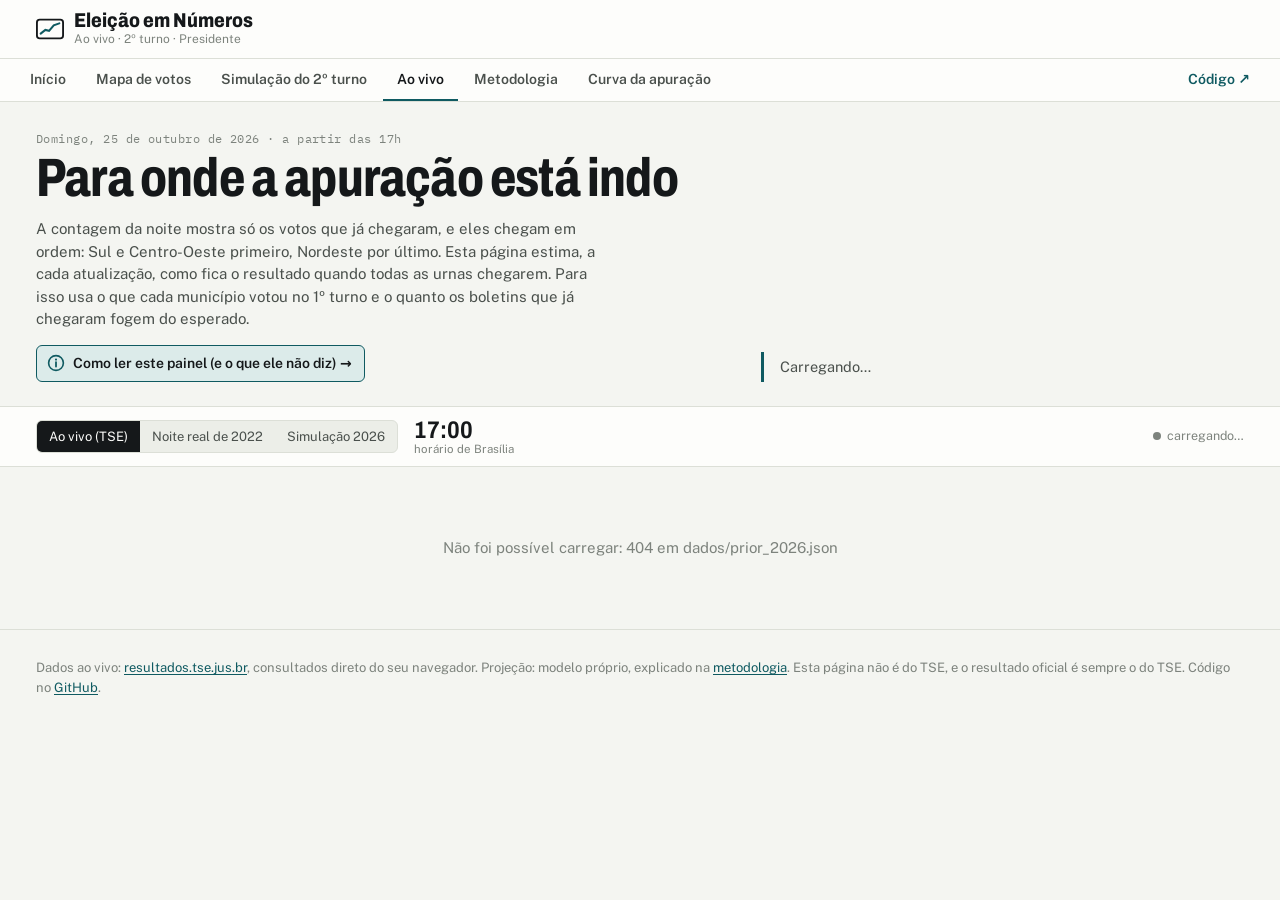
==== site/ao-vivo/index.html @ 9e693103 "Licença proíbe uso político-eleitoral; simulação roda pela linha de comando - pipeline/simular.py: M" ====
<!doctype html>
<html lang="pt-BR">
<head>
<meta charset="utf-8">
<meta name="viewport" content="width=device-width, initial-scale=1, viewport-fit=cover">
<title>Apuração ao Vivo</title>
<meta name="description" content="Acompanhamento da apuração do 2º turno para Presidente, com a projeção do resultado final atualizada a cada boletim.">
<link rel="preconnect" href="https://fonts.googleapis.com">
<link rel="preconnect" href="https://fonts.gstatic.com" crossorigin>
<link rel="stylesheet" href="https://fonts.googleapis.com/css2?family=Archivo:wdth,wght@62..125,500..800&family=IBM+Plex+Mono:wght@400;500&family=Public+Sans:wght@400;500;600;700&display=swap">
<link rel="stylesheet" href="../comum.css">
<style>
/* Layout: barra de fonte/tempo fixa → placar (apurado, contagem, projeção, chance) → projeção ao longo da noite →
   curva esperada × real → distribuição → estados → como funciona. Mesmo sistema visual das outras páginas. */
:root {
  --bg: #f4f5f1; --surface: #fdfdfb; --surface-2: #eceee8; --ink: #15181a; --ink-2: #4a504c; --muted: #7d837d;
  --line: #dcdfd7; --line-strong: #c3c7be; --accent: #0f5a61; --accent-soft: #dcebea;
  --c22: #2a78d6; --c13: #e34948; --band: rgba(42, 120, 214, 0.16); --band-2: rgba(42, 120, 214, 0.30); --esperada: #7d837d; --t1: #b9bdb4;
  --shadow: 0 1px 2px rgba(20, 30, 25, 0.06), 0 8px 24px rgba(20, 30, 25, 0.08);
  --f-display: "Archivo", "Arial Narrow", system-ui, sans-serif;
  --f-body: "Public Sans", system-ui, -apple-system, "Segoe UI", sans-serif;
  --f-mono: "IBM Plex Mono", ui-monospace, Menlo, monospace;
  --r: 6px; --gap: 16px;
  /* projeção inicial: o cinza de referência puxado para a cor de cada candidato, bem mais apagado que a atualizada */
  --ini13: color-mix(in srgb, var(--c13) 42%, var(--esperada)); --ini22: color-mix(in srgb, var(--c22) 42%, var(--esperada));
}
@media (prefers-color-scheme: dark) {
  :root:not([data-theme="light"]) {
    --bg: #0f1211; --surface: #171b1a; --surface-2: #202524; --ink: #edf0eb; --ink-2: #c0c6be; --muted: #8b918a;
    --line: #2a302e; --line-strong: #3a413e; --accent: #6cc1c8; --accent-soft: #1c3335;
    --c22: #3987e5; --c13: #e66767; --band: rgba(57, 135, 229, 0.20); --band-2: rgba(57, 135, 229, 0.36); --esperada: #8b918a; --t1: #4a514e;
    --shadow: 0 1px 2px rgba(0,0,0,.3), 0 8px 24px rgba(0,0,0,.35); color-scheme: dark;
  }
}
:root[data-theme="dark"] {
  --bg: #0f1211; --surface: #171b1a; --surface-2: #202524; --ink: #edf0eb; --ink-2: #c0c6be; --muted: #8b918a;
  --line: #2a302e; --line-strong: #3a413e; --accent: #6cc1c8; --accent-soft: #1c3335;
  --c22: #3987e5; --c13: #e66767; --band: rgba(57, 135, 229, 0.20); --band-2: rgba(57, 135, 229, 0.36); --esperada: #8b918a; --t1: #4a514e;
  --shadow: 0 1px 2px rgba(0,0,0,.3), 0 8px 24px rgba(0,0,0,.35); color-scheme: dark;
}
* { box-sizing: border-box; }
[hidden] { display: none !important; }
body { margin: 0; background: var(--bg); color: var(--ink); font-family: var(--f-body); font-size: 15px; line-height: 1.5; }
a { color: var(--accent); text-underline-offset: 2px; }
button, input, select { font: inherit; color: inherit; }
:focus-visible { outline: 2px solid var(--accent); outline-offset: 2px; }
.wrap { max-width: 1240px; margin: 0 auto; padding-left: max(16px, env(safe-area-inset-left, 0px)); padding-right: max(16px, env(safe-area-inset-right, 0px)); }
.num { font-variant-numeric: tabular-nums; }
.topbar { background: var(--surface); border-bottom: 1px solid var(--line); }
.topbar .wrap { display: flex; flex-wrap: wrap; gap: 8px 20px; align-items: center; justify-content: space-between; padding-block: 10px; }
.brand { display: flex; align-items: center; gap: 10px; }
.brand svg { width: 28px; height: 28px; flex: none; }
.brand-name { font-family: var(--f-display); font-weight: 800; font-stretch: 85%; font-size: 20px; line-height: 1; }
.brand-name a { color: inherit; text-decoration: none; }
.brand-sub { font-size: 12px; color: var(--muted); }
.lede { padding-block: 28px 4px; display: grid; grid-template-columns: minmax(0, 1.4fr) minmax(0, 1fr); gap: 16px 48px; align-items: end; }
.eyebrow { font-family: var(--f-mono); font-size: 11.5px; color: var(--muted); letter-spacing: .04em; }
h1 { font-family: var(--f-display); font-weight: 750; font-stretch: 78%; font-size: clamp(32px, 5vw, 54px); line-height: 1.02; letter-spacing: -0.015em; margin: 4px 0 0; text-wrap: balance; }
.lede p { margin: 12px 0 0; color: var(--ink-2); max-width: 64ch; }
.answer { border-left: 3px solid var(--accent); padding: 4px 0 4px 16px; color: var(--ink-2); font-size: 14.5px; margin: 0; }
.answer b { color: var(--ink); }
.como-ler { display: inline-flex; align-items: center; gap: 8px; margin-top: 14px; padding: 7px 12px 7px 10px; border: 1px solid var(--accent); border-radius: var(--r); background: var(--accent-soft); color: var(--ink); font-size: 14px; font-weight: 600; text-decoration: none; }
.como-ler:hover { background: var(--surface); }
.como-ler svg { width: 18px; height: 18px; flex: none; color: var(--accent); }
/* barra fixa: fonte de dados e controle do tempo */
.barra { position: sticky; top: 0; z-index: 20; background: var(--surface); border-block: 1px solid var(--line); margin-top: 20px; }
.barra .wrap { display: flex; flex-wrap: wrap; gap: 10px 16px; align-items: center; padding-block: 10px; }
.seg { display: inline-flex; border: 1px solid var(--line); border-radius: var(--r); overflow: hidden; background: var(--surface-2); flex: none; }
.seg button { border: 0; background: transparent; padding: 6px 12px; cursor: pointer; font-size: 13px; color: var(--ink-2); }
.seg button[aria-pressed="true"] { background: var(--ink); color: var(--surface); }
.play { width: 36px; height: 36px; border-radius: 50%; border: 0; background: var(--ink); color: var(--surface); cursor: pointer; display: grid; place-items: center; flex: none; }
.play svg { width: 14px; height: 14px; }
.relogio { display: flex; flex-direction: column; line-height: 1.1; min-width: 70px; }
.relogio b { font-family: var(--f-display); font-stretch: 85%; font-weight: 700; font-size: 24px; }
.relogio span { font-size: 11.5px; color: var(--muted); }
.barra input[type=range] { flex: 1 1 180px; min-width: 140px; accent-color: var(--ink); }
.status { font-size: 12.5px; color: var(--muted); display: flex; align-items: center; gap: 6px; margin-left: auto; }
.status i { width: 8px; height: 8px; border-radius: 50%; background: var(--muted); display: inline-block; }
.status i.ok { background: #1baf7a; } .status i.erro { background: #c2410c; }
select.vel { border: 1px solid var(--line); border-radius: var(--r); background: var(--surface-2); padding: 5px 8px; font-size: 13px; }
/* placar */
.placar { display: grid; grid-template-columns: minmax(0, .8fr) minmax(0, 1fr) minmax(0, 1.35fr) minmax(0, 1fr); gap: 1px; background: var(--line); border: 1px solid var(--line); border-radius: var(--r); overflow: hidden; margin-top: 22px; }
.placar > div { background: var(--surface); padding: 14px 16px; min-width: 0; }
.placar .rot { font-size: 12.5px; color: var(--ink-2); }
.placar .big { font-family: var(--f-display); font-stretch: 85%; font-weight: 700; font-size: 34px; line-height: 1.05; margin-top: 2px; }
.placar .sub { font-size: 12.5px; color: var(--muted); margin-top: 2px; }
.par { display: grid; grid-template-columns: 1fr 1fr; gap: 10px; margin-top: 4px; }
.par > div { display: flex; flex-direction: column; min-width: 0; }
.par .quem { font-size: 12px; color: var(--ink-2); white-space: nowrap; overflow: hidden; text-overflow: ellipsis; }
.par b { font-family: var(--f-display); font-stretch: 85%; font-weight: 700; font-size: 28px; line-height: 1.05; }
.par .iv { font-size: 12px; color: var(--muted); }
.par .ini { font-size: 12px; color: var(--ink-2); margin-top: 3px; }
.par .ini b { font-family: var(--f-body); font-size: 12px; font-weight: 700; color: var(--ink); }
.par .ini > span { white-space: nowrap; }
/* rótulos do gráfico da projeção, embaixo dele no celular */
.rot-baixo { display: grid; grid-template-columns: 1fr 1fr; gap: 6px 12px; margin-top: 10px; padding-top: 10px; border-top: 1px solid var(--line); }
.rot-baixo > div { display: flex; flex-direction: column; min-width: 0; line-height: 1.35; }
.rot-baixo b { font-size: 13px; }
.rot-baixo span { font-size: 12px; color: var(--muted); }
/* tabela de estados recolhida */
details.recolhe > summary { list-style: none; cursor: pointer; display: flex; align-items: center; gap: 10px; padding: 12px 16px; background: var(--surface); border: 1px solid var(--line); border-radius: var(--r); font-size: 14.5px; font-weight: 600; color: var(--ink); }
details.recolhe > summary::-webkit-details-marker { display: none; }
details.recolhe > summary:hover { border-color: var(--line-strong); }
details.recolhe > summary svg { width: 16px; height: 16px; flex: none; color: var(--ink-2); transition: transform .15s; }
details.recolhe[open] > summary svg { transform: rotate(90deg); }
details.recolhe > summary span { font-weight: 400; color: var(--muted); font-size: 13px; }
details.recolhe[open] > summary { border-bottom-left-radius: 0; border-bottom-right-radius: 0; }
details.recolhe > .panel { border-top: 0; border-top-left-radius: 0; border-top-right-radius: 0; }
@media (prefers-reduced-motion: reduce) { details.recolhe > summary svg { transition: none; } }
.duo { display: flex; gap: 2px; height: 8px; border-radius: 2px; overflow: hidden; background: var(--surface-2); margin-top: 8px; }
.duo i { display: block; height: 100%; }
section.block { padding-block: 26px; border-top: 1px solid var(--line); }
.block-head { display: flex; flex-wrap: wrap; justify-content: space-between; align-items: flex-end; gap: 8px 24px; margin-bottom: 12px; }
.block-head h2 { font-family: var(--f-display); font-weight: 700; font-stretch: 85%; font-size: 26px; line-height: 1.1; margin: 2px 0 0; text-wrap: balance; }
.block-head p { margin: 6px 0 0; color: var(--ink-2); max-width: 74ch; font-size: 14px; }
.panel { background: var(--surface); border: 1px solid var(--line); border-radius: var(--r); padding: 16px; min-width: 0; }
.dois { display: grid; grid-template-columns: minmax(0, 1.5fr) minmax(0, 1fr); gap: var(--gap); }
.chart svg { display: block; width: 100%; height: auto; overflow: visible; }
.chart text { fill: var(--muted); font-size: 11px; font-family: var(--f-body); }
.chart .lbl { font-size: 12px; font-weight: 650; fill: var(--ink); }
.gridline { stroke: var(--line); stroke-width: 1; }
.baseline { stroke: var(--line-strong); stroke-width: 1; }
.legend { display: flex; flex-wrap: wrap; gap: 6px 18px; font-size: 13px; color: var(--ink-2); margin-bottom: 8px; align-items: center; }
.sw { width: 10px; height: 10px; border-radius: 2px; display: inline-block; margin-right: 5px; vertical-align: 0; }
.tscroll { overflow-x: auto; }
table { border-collapse: collapse; width: 100%; font-size: 13.5px; }
th, td { text-align: left; padding: 6px 10px; border-bottom: 1px solid var(--line); vertical-align: middle; }
th { font-size: 11px; text-transform: uppercase; letter-spacing: .06em; color: var(--muted); font-weight: 600; white-space: nowrap; }
td.r, th.r { text-align: right; }
td.barra-uf { width: 30%; min-width: 120px; }
.mini { position: relative; height: 10px; background: var(--surface-2); border-radius: 2px; }
.mini i { position: absolute; top: 0; bottom: 0; left: 0; background: var(--line-strong); border-radius: 2px; }
.metodo { display: grid; grid-template-columns: repeat(3, minmax(0, 1fr)); gap: var(--gap); font-size: 14px; color: var(--ink-2); }
.metodo h3 { font-size: 15px; color: var(--ink); margin: 0 0 6px; }
.metodo p { margin: 0 0 10px; }
.aviso { background: var(--accent-soft); border-radius: var(--r); padding: 10px 14px; font-size: 13.5px; color: var(--ink-2); margin-top: 14px; }
.tip { position: fixed; z-index: 60; pointer-events: none; background: var(--surface); border: 1px solid var(--line-strong); border-radius: var(--r); padding: 8px 10px; font-size: 12.5px; box-shadow: var(--shadow); max-width: 300px; }
.tip .r { display: flex; justify-content: space-between; gap: 14px; }
.loading { padding: 70px 0; text-align: center; color: var(--muted); }
footer { padding-block: 28px 48px; color: var(--muted); font-size: 13px; border-top: 1px solid var(--line); }
@media (max-width: 960px) {
  .lede, .dois, .metodo { grid-template-columns: minmax(0, 1fr); }
  .placar { grid-template-columns: repeat(2, minmax(0, 1fr)); }
}
@media (max-width: 560px) {
  .placar { grid-template-columns: minmax(0, 1fr); } .placar .big { font-size: 28px; } .status { margin-left: 0; }
  .placar > div { padding: 12px 14px; }
  /* barra compacta: fontes numa linha que ocupa a largura; play, relógio, tempo e velocidade na linha de baixo */
  .barra .wrap { gap: 8px 10px; padding-block: 8px; }
  .barra .seg { width: 100%; }
  .barra .seg button { flex: 1 1 0; padding: 7px 4px; font-size: 12.5px; white-space: nowrap; }
  .relogio { min-width: 56px; } .relogio b { font-size: 20px; } .relogio span { font-size: 10.5px; }
  .barra input[type=range] { min-width: 0; flex: 1 1 60px; }
  .barra.replay .status { display: none; }  /* na reprodução, a fonte já está no botão marcado */
  .block-head h2 { font-size: 23px; }
  .tip { max-width: calc(100vw - 16px); }
}
/* tabela de estados: rolagem própria nas duas direções, cabeçalho e coluna do estado presos */
.tscroll { overflow: auto; padding: 0 0 6px; }
@media (max-width: 960px) { .tscroll { max-height: min(72vh, 620px); overscroll-behavior: contain; } }
#tb-uf { min-width: 640px; }
#tb-uf thead th { position: sticky; top: 0; z-index: 2; background: var(--surface); padding-top: 10px; }
#tb-uf td:first-child, #tb-uf th:first-child { position: sticky; left: 0; z-index: 1; background: var(--surface); }
#tb-uf thead th:first-child { z-index: 3; }
.ufn { color: var(--muted); }
details.recolhe > summary { flex-wrap: wrap; }
@media (max-width: 560px) {
  #tb-uf td:first-child { min-width: 112px; max-width: 128px; box-shadow: 1px 0 0 var(--line); }
  #tb-uf .ufn { display: block; font-size: 12px; line-height: 1.3; }
  details.recolhe > summary span { flex-basis: 100%; padding-left: 26px; margin-top: -6px; }
}
</style>
</head>
<body>
<header class="topbar"><div class="wrap">
  <div class="brand">
    <svg viewBox="0 0 30 30" aria-hidden="true"><rect x="1" y="5" width="28" height="20" rx="3" fill="none" stroke="currentColor" stroke-width="2"/><polyline points="5,20 10,16 14,17 19,11 25,9" fill="none" stroke="var(--accent)" stroke-width="2.2" stroke-linecap="round"/></svg>
    <div><div class="brand-name"><a href="../">Eleição em Números</a></div><div class="brand-sub">Ao vivo · 2º turno · Presidente</div></div>
  </div>
</div>
<nav class="abas" aria-label="Páginas"><a href="../">Início</a><a href="../votos/">Mapa de votos</a><a href="../segundo-turno/">Simulação do 2º turno</a><a href="../ao-vivo/" aria-current="page">Ao vivo</a><a href="../metodologia/">Metodologia</a><a href="../apuracao/">Curva da apuração</a><a class="aba-externa" href="https://github.com/LuisFHartmann/eleicao-em-numeros" rel="noopener">Código ↗</a></nav></header>

<main>
  <section class="wrap lede">
    <div>
      <div class="eyebrow" id="eyebrow">Domingo, 25 de outubro de 2026 · a partir das 17h</div>
      <h1>Para onde a apuração está indo</h1>
      <p>A contagem da noite mostra só os votos que já chegaram, e eles chegam em ordem: Sul e Centro-Oeste primeiro, Nordeste por último. Esta página estima, a cada atualização, como fica o resultado quando todas as urnas chegarem. Para isso usa o que cada município votou no 1º turno e o quanto os boletins que já chegaram fogem do esperado.</p>
      <a class="como-ler" href="como-ler/"><svg viewBox="0 0 20 20" aria-hidden="true"><circle cx="10" cy="10" r="8.2" fill="none" stroke="currentColor" stroke-width="1.8"/><path d="M10 9v5" stroke="currentColor" stroke-width="2" stroke-linecap="round"/><circle cx="10" cy="6.2" r="1.2" fill="currentColor"/></svg>Como ler este painel (e o que ele não diz) →</a>
    </div>
    <p class="answer" id="resposta">Carregando…</p>
  </section>

  <div class="barra" id="barra" hidden>
    <div class="wrap">
      <div class="seg" role="group" aria-label="Fonte dos dados" id="fonte">
        <button type="button" data-fonte="vivo" aria-pressed="false">Ao vivo (TSE)</button>
        <button type="button" data-fonte="replay_2022" aria-pressed="false">Noite real de 2022</button>
        <button type="button" data-fonte="sim_2026" aria-pressed="false">Simulação 2026</button>
      </div>
      <button type="button" class="play" id="play" aria-label="Reproduzir"></button>
      <div class="relogio"><b id="hora" class="num">17:00</b><span id="hora-sub">horário de Brasília</span></div>
      <input type="range" id="tempo" min="0" max="1" value="0" aria-label="Momento da noite">
      <select class="vel" id="vel" aria-label="Velocidade da reprodução"><option value="1">1 min/s</option><option value="2" selected>2 min/s</option><option value="5">5 min/s</option></select>
      <div class="status" id="status"><i></i><span>—</span></div>
    </div>
  </div>

  <div class="wrap" id="conteudo"><div class="loading">Carregando o modelo…</div></div>
</main>

<footer><div class="wrap">Dados ao vivo: <a href="https://resultados.tse.jus.br/oficial/app/index.html" target="_blank" rel="noopener">resultados.tse.jus.br</a>, consultados direto do seu navegador. Projeção: modelo próprio, explicado na <a href="../metodologia/">metodologia</a>. Esta página não é do TSE, e o resultado oficial é sempre o do TSE. Código no <a href="https://github.com/LuisFHartmann/eleicao-em-numeros" rel="noopener">GitHub</a>.</div></footer>
<div class="tip" id="tip" hidden></div>

<script src="../vendor/d3-7.9.0.min.js"></script>
<script src="modelo.js"></script>
<script>
"use strict";
const UFN = { AC: "Acre", AL: "Alagoas", AP: "Amapá", AM: "Amazonas", BA: "Bahia", CE: "Ceará", DF: "Distrito Federal", ES: "Espírito Santo", GO: "Goiás", MA: "Maranhão", MT: "Mato Grosso", MS: "Mato Grosso do Sul", MG: "Minas Gerais", PA: "Pará", PB: "Paraíba", PR: "Paraná", PE: "Pernambuco", PI: "Piauí", RJ: "Rio de Janeiro", RN: "Rio Grande do Norte", RS: "Rio Grande do Sul", RO: "Rondônia", RR: "Roraima", SC: "Santa Catarina", SP: "São Paulo", SE: "Sergipe", TO: "Tocantins", ZZ: "Exterior" };
const REGIOES = ["Norte", "Nordeste", "Centro-Oeste", "Sudeste", "Sul"];
// ?eleicao=6257 aponta o modo ao vivo para o 1º turno (já apurado), útil para testar a leitura da API
const ELE = /^\d{4}$/.test(new URLSearchParams(location.search).get("eleicao") ?? "") ? new URLSearchParams(location.search).get("eleicao") : "6258";
const TSE = `https://resultados.tse.jus.br/oficial/ele2026/${ELE}`, E6 = `e00${ELE}`;
const INTERVALO_VIVO = 60000; // ms entre consultas ao TSE
const pct = (x, d = 1) => x == null || !isFinite(x) ? "—" : (x * 100).toLocaleString("pt-BR", { minimumFractionDigits: d, maximumFractionDigits: d }) + "%";
const fmt = new Intl.NumberFormat("pt-BR");
const css = v => getComputedStyle(document.documentElement).getPropertyValue(v).trim();
const esc = s => String(s ?? "").replace(/[&<>"]/g, c => ({ "&": "&amp;", "<": "&lt;", ">": "&gt;", '"': "&quot;" }[c]));
const num = s => +String(s ?? "0").replace(/\./g, "").replace(",", ".") || 0;
const ICON_PLAY = '<svg viewBox="0 0 16 16"><path d="M4 2.5v11l9-5.5z" fill="currentColor"/></svg>';
const ICON_PAUSE = '<svg viewBox="0 0 16 16"><rect x="3.5" y="2.5" width="3" height="11" rx="1" fill="currentColor"/><rect x="9.5" y="2.5" width="3" height="11" rx="1" fill="currentColor"/></svg>';
const cache = {};
const getJSON = url => cache[url] ??= fetch(url).then(r => { if (!r.ok) throw new Error(`${r.status} em ${url}`); return r.json(); });

const S = { eixo: "hora", fonte: null, P: null, prior: null, obs: null, hist: [], proj: null, inicial: null, replay: null, k: 0, iEv: 0, tocando: null, timer: null, teste: null };

/* ===================== fontes de dados ===================== */
async function usarFonte(f) {
  pararTudo();
  S.fonte = f;
  document.querySelectorAll("#fonte button").forEach(b => b.setAttribute("aria-pressed", b.dataset.fonte === f));
  const ehReplay = f !== "vivo";
  ["play", "tempo", "vel"].forEach(id => document.getElementById(id).hidden = !ehReplay);
  document.getElementById("barra").classList.toggle("replay", ehReplay);
  status("", "carregando…");
  const arqPrior = f === "replay_2022" ? "prior_2022.json" : "prior_2026.json";
  S.prior = await getJSON(`dados/${arqPrior}`);
  S.P = Modelo.preparar(S.prior);
  S.obs = Modelo.vazio(S.P);
  S.hist = [];
  S.inicial = Modelo.projetar(S.P, S.obs, { sims: 4000, semente: 7 });
  S.teste = await getJSON(`dados/teste_${f === "vivo" ? "replay_2022" : f}.json`).catch(() => null);
  // a reprodução é carregada antes de montar a página: o aviso do modo 2022 cita o resultado real daquela noite
  S.replay = ehReplay ? await getJSON(`dados/${f}.json`) : null;
  montar();
  if (ehReplay) {
    S.k = 0; S.iEv = 0;
    const slider = document.getElementById("tempo");
    slider.max = S.replay.passos; slider.value = 0;
    const kPedido = +new URLSearchParams(location.search).get("k") || 0; // ?k=60 abre a reprodução nesse passo
    atualizarReplay(Math.min(R_passos(), kPedido), true);
    status("ok", S.replay.nome);
  } else {
    try { S.hist = JSON.parse(localStorage.getItem(`aovivo-hist-${ELE}`) || "[]"); } catch { S.hist = []; }
    const n0 = Array.isArray(S.hist) ? S.hist.length : 0;
    S.hist = limparHist(S.hist);
    if (S.hist.length !== n0) try { localStorage.setItem(`aovivo-hist-${ELE}`, JSON.stringify(S.hist)); } catch { /* sem armazenamento */ }
    await cicloVivo();
    S.timer = setInterval(cicloVivo, INTERVALO_VIVO);
  }
}
/* Histórico salvo (localStorage ou coletor): só valem pontos com contagem e da noite da eleição. Versões antigas
   da página gravavam pontos sem contagem, com o horário da consulta, e eles apareciam como linhas antes da apuração. */
const INICIO_VIVO = { "6258": "2026-10-25T17:00:00-03:00", "6257": "2026-10-04T17:00:00-03:00" }[ELE];
const limparHist = h => {
  const t0 = INICIO_VIVO ? Date.parse(INICIO_VIVO) : -Infinity;
  return (Array.isArray(h) ? h : []).filter(p => p && isFinite(p.t) && p.t >= t0 && p.atual != null && isFinite(p.atual) && p.apurado > 0 && isFinite(p.mediana))
    .sort((a, b) => a.t - b.t);
};
function pararTudo() {
  clearInterval(S.timer); S.timer = null;
  if (S.tocando) { clearInterval(S.tocando); S.tocando = null; }
  document.getElementById("play").innerHTML = ICON_PLAY;
}
function status(cls, txt) {
  const el = document.getElementById("status");
  el.querySelector("i").className = cls;
  el.querySelector("span").textContent = txt;
}

/* ---- ao vivo: índices de andamento (-ab) para saber o que mudou, e só então os municípios (-u) ---- */
const vistoUF = {}, vistoMun = {};
async function cicloVivo() {
  if (await usarSnapshot()) return;
  try {
    const br = await getFresh(`${TSE}/dados/br/br-${E6}-ab.json`);
    const mudouUF = br.abr.filter(x => x.tpabr === "uf" && x.s && num(x.s.st) > 0 && vistoUF[x.cdabr] !== `${x.s.st}|${x.dt}|${x.ht}`);
    let baixados = 0;
    for (const u of mudouUF) {
      const uf = u.cdabr.toLowerCase();
      const ab = await getFresh(`${TSE}/dados/${uf}/${uf}-${E6}-ab.json`);
      const muns = ab.abr.filter(x => x.tpabr === "mun" && num(x.s?.st) > 0 && vistoMun[uf + x.cdabr] !== `${x.s.st}|${x.dt}|${x.ht}`);
      await emLotes(muns, 24, async x => {
        const d = await getFresh(`${TSE}/dados/${uf}/${uf}${x.cdabr}-c0001-${E6}-u.json`);
        lerMunicipio(uf, x.cdabr, d);
        vistoMun[uf + x.cdabr] = `${x.s.st}|${x.dt}|${x.ht}`;
        baixados++;
      });
      if (uf === "zz") { const d = await getFresh(`${TSE}/dados/zz/zz-c0001-${E6}-u.json`); lerMunicipio("zz", "ZZ", d); }
      vistoUF[u.cdabr] = `${u.s.st}|${u.dt}|${u.ht}`;
    }
    const tot = br.abr.find(x => x.tpabr === "br" || x.cdabr === "br");
    const apuradoTSE = tot ? num(tot.s?.pst) / 100 : null;
    // também na 1ª consulta (S.proj vazio), para a página nunca ficar sem desenho quando há histórico salvo
    if (baixados || !S.hist.length || !S.proj) registrar(new Date(), apuradoTSE);
    status("ok", `TSE · ${tot?.ht || "sem dados ainda"} · ${baixados} municípios novos`);
    if (!S.hist.length || apuradoTSE === 0) document.getElementById("resposta").innerHTML = textoAntes();
  } catch (e) {
    status("erro", `falha ao consultar o TSE (${e.message}); nova tentativa em 1 min`);
  }
}
/* Snapshot publicado pelo coletor (pipeline/coletor.py): um arquivo só com todos os municípios e o histórico.
   Com muitos visitantes, evita que cada navegador baixe milhares de arquivos do TSE. */
async function usarSnapshot() {
  try {
    // no ar: a Pages Function serve o snapshot do R2 em /vivo/; localmente, o arquivo gravado pelo coletor
    let d = null;
    for (const u of [`/vivo/${ELE}.json`, `dados/vivo_${ELE}.json`]) { try { d = await getFresh(u); break; } catch { /* tenta o próximo */ } }
    if (!d) return false;
    if (Date.now() - Date.parse(d.atualizado) > 10 * 60000) return false;
    ["st", "est", "a", "b"].forEach(k => S.obs[k] = Float64Array.from(d.obs[k]));
    S.hist = limparHist(d.hist).filter(h => h.t < Date.parse(d.atualizado) - 1000);
    registrar(new Date(d.atualizado), d.apurado);
    status("ok", `coletor · TSE ${d.horaTSE ?? ""}`);
    return true;
  } catch { return false; }
}
const getFresh = url => fetch(url, { cache: "no-cache" }).then(r => { if (!r.ok) throw new Error(r.status); return r.json(); });
async function emLotes(lista, n, f) { for (let i = 0; i < lista.length; i += n) await Promise.all(lista.slice(i, i + n).map(f)); }
function lerMunicipio(uf, cod, d) {
  const m = S.P.chave.get(uf + cod);
  if (m == null) return;
  const cands = d.carg?.[0]?.agr?.flatMap(a => a.par.flatMap(p => p.cand)) ?? [];
  const v = n => num(cands.find(c => c.n === n)?.vap);
  S.obs.a[m] = v(S.prior.rotulos.a); S.obs.b[m] = v(S.prior.rotulos.b);
  S.obs.st[m] = num(d.s?.st);
  // eleitores das seções já apuradas; se o arquivo não trouxer, proporcional às seções
  S.obs.est[m] = num(d.e?.est) || S.P.te[m] * S.obs.st[m] / Math.max(1, num(d.s?.ts) || S.P.ts[m]);
}

/* ---- replay: eventos gravados, no ritmo escolhido ---- */
function atualizarReplay(k, salto = false) {
  const R = S.replay;
  if (salto || k < S.k) {
    // pular para um instante: refaz a noite até ali, com projeções mais leves a cada 10 minutos
    S.obs = Modelo.vazio(S.P); S.iEv = 0; S.hist = [];
    for (let j = 0; j < k; j++) { S.iEv = Modelo.aplicarEventos(S.obs, R.eventos, S.iEv, j + 1); if (j % 5 === 4 || j === k - 1) registrar(horaReplay(j + 1), null, j === k - 1 ? 2000 : 300, j + 1); }
  }
  else { for (let j = S.k; j < k; j++) { S.iEv = Modelo.aplicarEventos(S.obs, R.eventos, S.iEv, j + 1); } registrar(horaReplay(k), null, 800, k); }
  if (k === 0) registrar(horaReplay(0), null, 800, 0);
  S.k = k;
  document.getElementById("tempo").value = k;
}
const R_passos = () => S.replay.passos;
const horaReplay = k => new Date(new Date(S.replay.inicio).getTime() + k * S.replay.passoMin * 60000);
function alternarPlay() {
  const play = document.getElementById("play");
  if (S.tocando) { clearInterval(S.tocando); S.tocando = null; play.innerHTML = ICON_PLAY; return; }
  if (S.k >= S.replay.passos) atualizarReplay(0, true);
  play.innerHTML = ICON_PAUSE;
  // cada passo do arquivo são 2 min da noite; a velocidade diz quantos minutos da noite passam por segundo
  S.tocando = setInterval(() => {
    if (S.k >= S.replay.passos) return alternarPlay();
    atualizarReplay(Math.min(S.replay.passos, S.k + 1));
  }, 1000 / (+document.getElementById("vel").value / S.replay.passoMin));
}

/* ===================== projeção e registro ===================== */
function registrar(t, apuradoTSE, sims = 2000, k = null) {
  let p = Modelo.projetar(S.P, S.obs, { sims, semente: 11 + (k ?? S.hist.length) });
  if (!p.contados) p = S.inicial;  // nada contado ainda: a mesma projeção inicial do texto de abertura
  S.proj = p;
  if (!p.contados) { pintar(t); return; }  // antes do 1º boletim (ao vivo ou antes do play): só a base esperada
  const ponto = { t: +t, apurado: apuradoTSE ?? p.apurado, atual: p.atual, mediana: p.mediana, q05: p.q05, q95: p.q95, q25: p.q25, q75: p.q75, pB: p.pB };
  const ult = S.hist[S.hist.length - 1];
  if (!ult || ult.t !== ponto.t) S.hist.push(ponto); else S.hist[S.hist.length - 1] = ponto;
  if (S.fonte === "vivo") try { localStorage.setItem(`aovivo-hist-${ELE}`, JSON.stringify(S.hist.slice(-400))); } catch { /* sem armazenamento: o histórico vale só nesta aba */ }
  pintar(t);
}

/* ===================== desenho ===================== */
const nomeA = () => S.prior.rotulos.nomeA, nomeB = () => S.prior.rotulos.nomeB;
// os dois candidatos sempre juntos e na ordem do número na urna; cores da convenção da imprensa (13 vermelho, 22 azul)
const corN = n => n === "22" ? "--c22" : "--c13";
const CANDS = () => [{ n: S.prior.rotulos.a, nome: nomeA(), lado: "a" }, { n: S.prior.rotulos.b, nome: nomeB(), lado: "b" }];
const fatia = (lado, xB) => xB == null ? null : lado === "b" ? xB : 1 - xB;   // fatia de cada um entre os válidos dos dois
function textoAntes() {
  const p = S.inicial;
  const [A, B] = CANDS();
  return `<b>Antes do primeiro boletim:</b> ${esc(A.nome)} (${A.n}) ${pct(1 - p.mediana)} e ${esc(B.nome)} (${B.n}) ${pct(p.mediana)} dos votos válidos, na mediana das simulações. Chance de vitória: ${A.n} ${pct(1 - p.pB, 0)}, ${B.n} ${pct(p.pB, 0)}. É o ponto de partida; os boletins corrigem a estimativa ao longo da noite.`;
}
function montar() {
  const [A, B] = CANDS();
  document.getElementById("eyebrow").textContent = S.fonte === "replay_2022" ? "Domingo, 30 de outubro de 2022 · noite real, para testar o modelo" : S.fonte === "sim_2026" ? "Simulação · uma noite possível de 25 de outubro de 2026" : "Domingo, 25 de outubro de 2026 · a partir das 17h";
  document.getElementById("resposta").innerHTML = textoAntes();
  const aviso = S.fonte === "vivo" ? "" : S.fonte === "sim_2026"
    ? `<b>Simulação, não é a apuração real.</b> Uma noite inventada para ver o painel funcionando. Os votos de cada seção saem do 1º turno de 2026 redistribuídos como os eleitores migraram em 2014, 2018 e 2022 (o mesmo cálculo da <a href="../segundo-turno/">simulação do 2º turno</a>), mais erros sorteados por região, estado, município e seção. O resultado final fica no centro do que o modelo espera hoje, e os boletins chegam na hora em que chegaram no 1º turno. Na noite de 25/10 o painel troca sozinho para os dados do TSE.`
    : `<b>Teste com a noite real de 2022.</b> Boletins reais, na hora em que chegaram. O modelo só sabe o que se sabia antes daquela eleição: o 1º turno de 2022 e a migração de votos de 2014 e 2018. É daí que vem a <b>projeção inicial</b> (o esperado antes do primeiro boletim): ${esc(A.nome)} ${pct(1 - S.inicial.mediana)} e ${esc(B.nome)} ${pct(S.inicial.mediana)}. O resultado real foi ${pct(1 - S.replay.final.b)} e ${pct(S.replay.final.b)}; a diferença é o que os boletins precisam corrigir ao longo da noite. A largura da faixa foi calibrada nesta mesma noite (<a href="como-ler/#testes">por que isso importa</a>).`;
  document.getElementById("conteudo").innerHTML = `
    ${S.fonte !== "vivo" ? `<p class="aviso">${aviso} Aperte o play.</p>` : ""}
    <div class="placar" id="placar"></div>
    <section class="block">
      <div class="block-head"><div><div class="eyebrow">Projeção</div><h2>O resultado projetado, a cada atualização</h2>
        <p><b>Tracejada, em tom apagado da cor de cada um:</b> a projeção inicial, feita antes de qualquer boletim. Fica fixa a noite toda e serve de régua. Até os primeiros boletins chegarem, ela vem com a faixa de 90% das simulações; depois, fica só a linha. <b>Em cor viva:</b> a projeção atualizada a cada boletim (linha fina na mediana e faixa de 90%) e a contagem oficial (linha grossa). A pontilhada é como a contagem deve aparecer a cada horário, dada a ordem em que os boletins costumam chegar. As linhas começam em 1% apurado, porque antes disso poucos boletins oscilam demais. A contagem anda muito; a projeção deve andar pouco.</p></div></div>
      <div class="panel"><div class="legend">${CANDS().map(c => `<span><i class="sw" style="background:var(${corN(c.n)})"></i>${esc(c.nome)} (${c.n})</span>`).join("")}<span id="leg-ini">${legIni(true)}</span><span>${legBanda("currentColor", 1.6, null)} projeção atualizada</span><span>${linhaLeg(3)} contagem oficial</span><span>${linhaLeg(1.6, "1 3")} contagem esperada por horário</span></div><div class="chart" id="ch-proj"></div></div>
    </section>
    <section class="block">
      <div class="block-head"><div><div class="eyebrow">Curva da apuração</div><h2>Como a contagem deve andar, e como está andando</h2>
        <p>A curva esperada aplica a votação esperada de cada seção à ordem e ao horário em que os boletins chegaram ${S.fonte === "replay_2022" ? "naquela noite" : "no 1º turno"}. Ela mostra, antes da noite começar, como cada candidato deve aparecer no início da contagem e quando a curva deve se aproximar do resultado.</p></div>
        <div class="seg" role="group" aria-label="Eixo horizontal" id="seg-eixo"><button type="button" data-eixo="pct" aria-pressed="${S.eixo === "pct"}">Por % apurado</button><button type="button" data-eixo="hora" aria-pressed="${S.eixo === "hora"}">Por horário</button></div></div>
      <div class="dois">
        <div class="panel"><div class="legend">${CANDS().map(c => `<span><i class="sw" style="background:var(${corN(c.n)})"></i>${esc(c.nome)}</span>`).join("")}<span>${linhaLeg(3)} contagem</span><span>${linhaLeg(1.6, "5 4")} esperada</span>${S.prior.curva1T ? `<span>${linhaLeg(1.6, "1 3")} 1º turno (só ${A.n} e ${B.n})</span>` : ""}</div><div class="chart" id="ch-curva"></div></div>
        <div class="panel"><div class="legend"><span>Distribuição das simulações do resultado final. À esquerda de 50% vence o ${A.n}; à direita, o ${B.n}.</span></div><div class="chart" id="ch-dist"></div></div>
      </div>
    </section>
    <section class="block">
      <div class="block-head"><div><div class="eyebrow">Estados</div><h2>Quanto falta e o que se espera de cada estado</h2>
        <p>Contagem e projeção de cada candidato entre os votos válidos de cada estado. Quanto menos apurado, mais a projeção depende do que se esperava e do desvio dos outros estados da mesma região.</p></div></div>
      <details class="recolhe" id="det-uf"><summary><svg viewBox="0 0 16 16" aria-hidden="true"><path d="M6 3.5 10.5 8 6 12.5" fill="none" stroke="currentColor" stroke-width="2" stroke-linecap="round" stroke-linejoin="round"/></svg>Ver os 27 estados e o exterior <span>apurado, contagem, projeção e desvio de cada um</span></summary>
      <div class="panel tscroll"><table id="tb-uf"><thead><tr><th>Estado</th><th class="r">Apurado</th><th>Andamento</th><th class="r">Contagem<br>${A.n} · ${B.n}</th><th class="r">Projeção<br>${A.n} · ${B.n}</th><th class="r">Desvio do esperado</th></tr></thead><tbody></tbody></table></div></details>
    </section>
    <section class="block">
      <div class="block-head"><div><div class="eyebrow">Como funciona</div><h2>O modelo em três passos</h2><p>Mais detalhes em <a href="como-ler/">como ler este painel</a> e na <a href="../metodologia/#aovivo">metodologia</a>.</p></div></div>
      <div class="metodo">
        <div><h3>1. O esperado de cada município</h3><p>Antes da eleição, cada município recebe uma votação esperada no 2º turno: os votos de cada candidato do 1º turno, de brancos e nulos e a abstenção, redistribuídos como os eleitores migraram em 2014, 2018 e 2022 (ver <a href="../segundo-turno/">simulação do 2º turno</a>).</p></div>
        <div><h3>2. O desvio do que já chegou</h3><p>A cada atualização, compara-se a contagem de cada município com o esperado. Os desvios são separados em camadas (Brasil, região, estado, município) e os municípios que ainda não apuraram herdam o desvio do seu estado e da sua região. Um município que apurou metade herda também o seu próprio desvio.</p></div>
        <div><h3>3. A incerteza</h3><p>Cada projeção sorteia milhares de vezes os desvios, mais um choque extra pela ordem de chegada (os primeiros boletins não são uma amostra ao acaso), que diminui conforme a noite avança. Testado na noite real de 2022: <span id="txt-teste">—</span></p></div>
      </div>
    </section>`;
  document.querySelectorAll("#seg-eixo button").forEach(bt => bt.addEventListener("click", () => {
    S.eixo = bt.dataset.eixo;
    document.querySelectorAll("#seg-eixo button").forEach(x => x.setAttribute("aria-pressed", x === bt));
    desenharCurva();
  }));
  const T = S.teste;
  if (T && S.fonte !== "sim_2026") {
    const ate = T.linhas.filter(l => l.apurado > 0 && l.apurado < 0.95);
    const dentro = ate.filter(l => l.q05 <= T.final && T.final <= l.q95).length;
    const l8 = T.linhas.find(l => l.apurado >= 0.08);
    document.getElementById("txt-teste").innerHTML = `com ${pct(l8.apurado, 0)} apurado, a contagem mostrava Lula ${pct(1 - l8.atual)} e Bolsonaro ${pct(l8.atual)}; a projeção dizia Lula ${pct(1 - l8.mediana)} e Bolsonaro ${pct(l8.mediana)}. O final foi ${pct(1 - T.final)} a ${pct(T.final)}. O resultado ficou dentro da faixa de 90% em ${dentro} de ${ate.length} atualizações até 95% apurado.`;
  } else if (T) document.getElementById("txt-teste").innerHTML = `veja o modo "Noite real de 2022".`;
}
// início da noite em exibição e instante em que a curva esperada chega a ~100% apurado
const inicioNoite = () => S.replay ? +horaReplay(0) : Date.parse("2026-10-25T17:00:00-03:00");
const fimCurva = c => { const f = c.q.findIndex(v => v >= 0.997); return f < 0 ? c.b.length : f + 1; };
const MIN_APURADO = 0.01; // abaixo disso a contagem é feita de poucos boletins e oscila demais para o gráfico
const fimEsperado = () => { const c = S.prior.curvaEsperadaHora; return inicioNoite() + fimCurva(c) * c.passoMin * 60000; };
// há contagem a partir de 1% apurado? Até lá, a projeção inicial aparece com a faixa de 90%; depois, só a linha
const temDados = () => S.hist.some(h => h.atual != null && h.apurado >= MIN_APURADO);
// tom apagado de cada candidato para a projeção inicial (o cinza de referência puxado para a cor dele)
const corIni = n => n === "22" ? "--ini22" : "--ini13";
// legenda da projeção inicial: as duas tracejadas apagadas (13 em cima, 22 embaixo), com a faixa só antes dos dados
const legIni = (faixa) => { const [A, B] = CANDS(); return `<svg width="24" height="12" aria-hidden="true" style="vertical-align:-1px">${faixa ? `<rect x="0" y="0.5" width="24" height="5.5" fill="var(${corIni(A.n)})" opacity=".3"/><rect x="0" y="6" width="24" height="5.5" fill="var(${corIni(B.n)})" opacity=".3"/>` : ""}<line x1="0" x2="24" y1="3.2" y2="3.2" stroke="var(${corIni(A.n)})" stroke-width="1.6" stroke-dasharray="4 3"/><line x1="0" x2="24" y1="8.8" y2="8.8" stroke="var(${corIni(B.n)})" stroke-width="1.6" stroke-dasharray="4 3"/></svg> ${faixa ? "projeção inicial e faixa de 90% (até chegarem os boletins)" : "projeção inicial (antes da apuração)"}`; };
// faixa com linha no meio: na cor do texto = projeção atualizada
const legBanda = (cor = "var(--esperada)", w = 1.4, dash = "5 4") => `<svg width="24" height="12" aria-hidden="true" style="vertical-align:-1px"><rect x="0" y="1" width="24" height="10" rx="1.5" fill="${cor}" opacity=".22"/><line x1="0" x2="24" y1="6" y2="6" stroke="${cor}" stroke-width="${w}"${dash ? ` stroke-dasharray="${dash}"` : ""}/></svg>`;
const linhaLeg = (w, dash = null) => `<svg width="24" height="10" aria-hidden="true" style="vertical-align:0"><line x1="0" x2="24" y1="5" y2="5" stroke="currentColor" stroke-width="${w}"${dash ? ` stroke-dasharray="${dash}"` : ""}/></svg>`;

function pintar(t) {
  const p = S.proj, [A, B] = CANDS();
  document.getElementById("hora").textContent = new Date(t).toLocaleTimeString("pt-BR", { hour: "2-digit", minute: "2-digit" });
  document.getElementById("hora-sub").textContent = S.fonte === "vivo" ? "última consulta" : "horário da noite";
  const fim = S.replay && S.k >= S.replay.passos;
  const duo = x => x == null ? "" : `<div class="duo"><i style="width:${(1 - x) * 100}%;background:var(${corN(A.n)})"></i><i style="flex:1"></i><i style="width:${x * 100}%;background:var(${corN(B.n)})"></i></div>`;
  const par = (f, sub = () => "") => `<div class="par">${CANDS().map(c => `<div><span class="quem">${c.n} · ${esc(c.nome)}</span><b class="num" style="color:var(${corN(c.n)})">${f(c)}</b>${sub(c)}</div>`).join("")}</div>`;
  const chance = c => { const v = c.lado === "b" ? p.pB : 1 - p.pB; return v > 0.995 ? "> 99%" : v < 0.005 ? "< 1%" : pct(v, 0); };
  const iv = c => `<span class="iv num">faixa ${pct(fatia(c.lado, c.lado === "b" ? p.q05 : p.q95))}–${pct(fatia(c.lado, c.lado === "b" ? p.q95 : p.q05))}</span>`;
  // projeção inicial (antes de qualquer boletim) ao lado da atualizada, para a comparação ficar à vista
  const p0 = S.inicial;
  // a tracejada apagada repete o traço do gráfico: o número grande é a projeção agora, esta linha a de antes da apuração
  const traco = c => `<svg width="16" height="8" aria-hidden="true" style="vertical-align:1px;margin-right:4px"><line x1="0" x2="16" y1="4" y2="4" stroke="var(${corIni(c.n)})" stroke-width="2" stroke-dasharray="4 2.5"/></svg>`;
  const ini = c => `<span class="ini num"><span>${traco(c)}${p.contados ? `inicial ${pct(fatia(c.lado, p0.mediana))}` : "nenhum boletim ainda"}</span></span>`;
  const chance0 = `antes da apuração: ${A.n} ${pct(1 - p0.pB, 0)} · ${B.n} ${pct(p0.pB, 0)}`;
  document.getElementById("placar").innerHTML = `
    <div><div class="rot">Seções apuradas</div><div class="big num">${pct(p.apurado)}</div><div class="sub">${fmt.format(Math.round(p.contados))} votos válidos contados</div></div>
    <div><div class="rot">Contagem oficial agora</div>${par(c => p.atual == null ? "—" : pct(fatia(c.lado, p.atual)))}${duo(p.atual)}<div class="sub">só os votos que já chegaram</div></div>
    <div><div class="rot">${p.contados ? "Projeção do resultado final (mediana e faixa de 90%)" : "Projeção inicial, antes da apuração (mediana e faixa de 90%)"}</div>${par(c => pct(fatia(c.lado, p.mediana)), c => iv(c) + ini(c))}${duo(p.mediana)}</div>
    <div><div class="rot">Chance de vitória</div>${par(chance)}<div class="sub">${fim ? `resultado real: ${A.n} ${pct(1 - S.replay.final.b)} · ${B.n} ${pct(S.replay.final.b)}` : p.contados ? `${chance0}<br>em ${fmt.format(p.amostras.length)} simulações desta atualização` : `em ${fmt.format(p.amostras.length)} simulações, antes da apuração`}</div></div>`;
  if (p.atual != null) {
    const lider = p.pB >= 0.5 ? B : A, ch = p.pB >= 0.5 ? p.pB : 1 - p.pB;
    document.getElementById("resposta").innerHTML = `<b>${pct(p.apurado, 0)} apurado.</b> A contagem mostra ${esc(A.nome)} ${pct(1 - p.atual)} e ${esc(B.nome)} ${pct(p.atual)}. Pelo que falta chegar, a projeção atualizada diz ${pct(1 - p.mediana)} a ${pct(p.mediana)} (antes da apuração, dizia ${pct(1 - p0.mediana)} a ${pct(p0.mediana)}); ${esc(lider.nome)} vence em ${ch > 0.995 ? "mais de 99%" : pct(ch, 0)} das simulações.${fim ? ` <b>Resultado real: ${pct(1 - S.replay.final.b)} a ${pct(S.replay.final.b)}.</b>` : ""}`;
  }
  desenharProj(); desenharCurva(); desenharDist(); tabelaUF();
}

function eixoY(g, y, iw) { y.ticks(6).forEach(v => { g.append("line").attr("class", "gridline").attr("x1", 0).attr("x2", iw).attr("y1", y(v)).attr("y2", y(v)); g.append("text").attr("x", -8).attr("y", y(v)).attr("dy", "0.32em").attr("text-anchor", "end").text(pct(v, 0)); }); }
function linha50(g, y, iw) { g.append("line").attr("x1", 0).attr("x2", iw).attr("y1", y(.5)).attr("y2", y(.5)).attr("stroke", css("--ink")).attr("stroke-dasharray", "2 3").attr("opacity", .55); }
// eixo simétrico em torno de 50%: os dois candidatos são espelho um do outro
const escalaSim = (vals, ih, minimo = .05) => { const h = Math.max(minimo, d3.max(vals, v => Math.abs(v - .5)) + .01); return d3.scaleLinear().domain([.5 - h, .5 + h]).range([ih, 0]).clamp(true); };
// Um bloco de rótulo por candidato, preso à linha da projeção: o candidato de cima cresce para cima e o de baixo
// para baixo, então os blocos nunca se sobrepõem, mesmo quando os dois estão a décimos de 50%.
function rotulosDireita(g, itens, iw) { // itens: [{y, titulo, sub: texto ou [texto, ...], cor}]
  itens.sort((a, b) => a.y - b.y).forEach((it, i) => {
    const subs = it.sub == null ? [] : [].concat(it.sub);
    const cima = i === 0 && itens.length > 1, y1 = cima ? it.y - 3 - 14 * subs.length : it.y + 4;
    g.append("text").attr("x", iw + 8).attr("y", y1).attr("dy", "0.32em").style("fill", it.cor).style("font-weight", 700).style("font-size", "12.5px").text(it.titulo);
    subs.forEach((s, j) => g.append("text").attr("x", iw + 8).attr("y", y1 + 14 * (j + 1)).attr("dy", "0.32em").style("fill", s.cor ?? css("--muted")).style("font-size", "11px").text(s.t ?? s));
  });
}

function desenharProj() {
  const el = document.getElementById("ch-proj"), H0 = S.hist;
  // no celular os blocos de rótulo saem da direita e vão para baixo do gráfico, que ganha a largura toda
  const W = Math.max(300, el.clientWidth || 800), estreito = W < 560;
  const H = estreito ? 290 : Math.round(Math.min(400, Math.max(260, W * 0.38)));
  const ml = estreito ? 38 : 44, mr = estreito ? 10 : 156, mt = 10, mb = 30, iw = W - ml - mr, ih = H - mt - mb;
  // a noite inteira desde o início: antes do 1º boletim o gráfico já mostra o que o modelo espera
  const ini = inicioNoite(), ch = S.prior.curvaEsperadaHora, p0 = S.inicial;
  const x = d3.scaleTime().domain([ini, Math.max(fimEsperado(), (H0.at(-1)?.t ?? ini) + 600e3)]).range([0, iw]);
  const esperada = ch.b.slice(0, fimCurva(ch)).map((v, i) => [ini + i * ch.passoMin * 60000, v]).filter((_, i) => ch.q[i] >= MIN_APURADO);
  const comCont = H0.filter(h => h.atual != null && h.apurado >= MIN_APURADO);
  const faixaIni = !comCont.length; // a faixa da projeção inicial só até haver contagem a partir de 1% apurado
  const y = escalaSim(H0.flatMap(h => [h.q05, h.q95]).concat(comCont.map(h => h.atual), faixaIni ? [p0.mediana, p0.q05, p0.q95] : [p0.mediana], esperada.map(d => d[1])).filter(v => v != null), ih);
  const svg = d3.create("svg").attr("viewBox", `0 0 ${W} ${H}`).attr("role", "img").attr("aria-label", "Projeção do resultado de cada candidato ao longo da noite");
  const g = svg.append("g").attr("transform", `translate(${ml},${mt})`);
  eixoY(g, y, iw); linha50(g, y, iw);
  g.append("line").attr("class", "baseline").attr("x1", 0).attr("x2", iw).attr("y1", ih).attr("y2", ih);
  x.ticks(iw < 420 ? 4 : 7).forEach(t => g.append("text").attr("x", x(t)).attr("y", ih + 18).attr("text-anchor", "middle").text(d3.timeFormat("%Hh%M")(t).replace("h00", "h")));
  const rot = [], x1 = x.range()[1];
  // 1) projeção inicial (Monte Carlo antes de qualquer boletim): referência fixa a noite inteira, num tom apagado da
  //    cor de cada candidato. A faixa de 90% só aparece até a contagem começar; depois fica só a linha tracejada.
  for (const c of CANDS()) {
    const f = v => fatia(c.lado, v), tom = `var(${corIni(c.n)})`;
    if (faixaIni) g.append("rect").attr("x", 0).attr("width", x1).attr("y", y(Math.max(f(p0.q05), f(p0.q95)))).attr("height", Math.abs(y(f(p0.q05)) - y(f(p0.q95)))).style("fill", tom).attr("opacity", .13);
    g.append("line").attr("x1", 0).attr("x2", x1).attr("y1", y(f(p0.mediana))).attr("y2", y(f(p0.mediana))).style("stroke", tom).attr("stroke-width", 1.5).attr("stroke-dasharray", "5 4");
  }
  const leg = document.getElementById("leg-ini");
  if (leg) leg.innerHTML = legIni(faixaIni);
  // enquanto há faixa, uma nota no canto direito abaixo da faixa de baixo; depois, a legenda e os rótulos bastam
  if (faixaIni) {
    const yBaixo = d3.max(CANDS(), c => y(Math.min(fatia(c.lado, p0.q05), fatia(c.lado, p0.q95))));
    g.append("text").attr("x", x1 - 6).attr("y", Math.min(ih - 6, yBaixo + 14)).attr("text-anchor", "end").style("fill", css("--ink-2")).style("font-size", "11.5px")
      .text(iw >= 560 ? "tracejada apagada: projeção inicial · faixa: 90% das simulações (sai quando a contagem começar)" : "tracejada e faixa: projeção inicial");
  }
  // 2) contagem esperada a cada horário e, durante a noite, a projeção atualizada e a contagem, nas cores dos candidatos
  for (const c of CANDS()) {
    const cor = css(corN(c.n)), f = v => fatia(c.lado, v);
    g.append("path").attr("d", d3.line().x(d => x(d[0])).y(d => y(f(d[1]))).curve(d3.curveMonotoneX)(esperada)).attr("fill", "none").attr("stroke", cor).attr("stroke-width", 1.6).attr("stroke-dasharray", "1 3").attr("opacity", .7);
    const subIni = { t: `projeção inicial ${pct(f(p0.mediana))}`, cor: `var(${corIni(c.n)})` };
    if (!H0.length) {
      rot.push({ y: y(f(p0.mediana)), titulo: `${c.n} · ${pct(f(p0.mediana))}`, sub: [{ t: "projeção inicial", cor: subIni.cor }, `faixa ${pct(Math.min(f(p0.q05), f(p0.q95)))}–${pct(Math.max(f(p0.q05), f(p0.q95)))}`], cor });
      continue;
    }
    const area = (a, b, op) => g.append("path").attr("d", d3.area().x(h => x(h.t)).y0(h => y(f(h[a]))).y1(h => y(f(h[b]))).curve(d3.curveMonotoneX)(H0)).attr("fill", cor).attr("opacity", op);
    area("q05", "q95", .17);
    g.append("path").attr("d", d3.line().x(h => x(h.t)).y(h => y(f(h.mediana))).curve(d3.curveMonotoneX)(H0)).attr("fill", "none").attr("stroke", cor).attr("stroke-width", 1.8);
    g.append("path").attr("d", d3.line().x(h => x(h.t)).y(h => y(f(h.atual))).curve(d3.curveMonotoneX)(comCont)).attr("fill", "none").attr("stroke", cor).attr("stroke-width", 3).attr("opacity", .9);
    const u = H0.at(-1);
    const temCont = u.atual != null && u.apurado >= MIN_APURADO;
    rot.push({ y: y(f(u.mediana)), titulo: `${c.n} · ${pct(f(u.mediana))} agora`, sub: [subIni].concat(temCont ? [`contagem ${pct(f(u.atual))}`] : []), cor });
  }
  if (!estreito) rotulosDireita(g, rot, iw);
  if (!H0.length) g.append("text").attr("x", 8).attr("y", y(.5) - 7).style("fill", css("--ink-2")).text(S.fonte === "vivo" ? (estreito ? "Aguardando o primeiro boletim." : "Aguardando o primeiro boletim. Por enquanto, só o que o modelo espera.") : (estreito ? "Aperte o play." : "Aperte o play: por enquanto, só o que o modelo espera."));
  const espEm = t => { const i = Math.round((t - ini) / (ch.passoMin * 60000)); return i >= 0 && i < ch.b.length && ch.q[i] > 0.002 ? ch.b[i] : null; };
  g.append("rect").attr("width", iw).attr("height", ih).attr("fill", "transparent")
    .on("pointermove", e => {
      const t = +x.invert(d3.pointer(e)[0]), h = H0.length ? H0.reduce((a, b) => Math.abs(b.t - t) < Math.abs(a.t - t) ? b : a, H0[0]) : null;
      const perto = h && Math.abs(h.t - t) < 15 * 60000, te = perto ? h.t : t, esp = espEm(te);
      mostrarTip(e, `<b>${d3.timeFormat("%H:%M")(te)}</b>${perto ? ` · ${pct(h.apurado)} apurado` : ""}` + CANDS().map(c => `<div class="r"><span style="color:var(${corN(c.n)})">${c.n} · ${esc(c.nome)}</span><span class="num">${perto ? `${pct(fatia(c.lado, h.atual))} → ${pct(fatia(c.lado, h.mediana))}` : `contagem esperada ${pct(fatia(c.lado, esp))}`}</span></div>`).join("") +
        `<div class="r"><span style="color:var(--muted)">Projeção inicial</span><span class="num">${S.prior.rotulos.a} ${pct(1 - p0.mediana)} · ${S.prior.rotulos.b} ${pct(p0.mediana)}</span></div>` +
        (perto ? `<div class="r"><span>Chance de vitória</span><span class="num">${S.prior.rotulos.a} ${pct(1 - h.pB, 0)} · ${S.prior.rotulos.b} ${pct(h.pB, 0)}</span></div><div style="color:var(--muted)">contagem oficial → projeção atualizada</div>` : `<div style="color:var(--muted)">contagem esperada neste horário</div>`));
    })
    .on("pointerleave", esconderTip);
  el.replaceChildren(svg.node());
  if (estreito) { // os mesmos blocos de rótulo, lado a lado embaixo do gráfico, na ordem do número na urna
    const caixa = document.createElement("div");
    caixa.className = "rot-baixo";
    caixa.innerHTML = rot.map(it => `<div><b style="color:${it.cor}">${esc(it.titulo)}</b>${[].concat(it.sub ?? []).map(s => `<span${s.cor ? ` style="color:${s.cor}"` : ""}>${esc(s.t ?? s)}</span>`).join("")}</div>`).join("");
    el.append(caixa);
  }
}

function desenharCurva() {
  const el = document.getElementById("ch-curva"), pr = S.prior, porHora = S.eixo === "hora";
  const W = Math.max(300, el.clientWidth || 600), H = Math.round(Math.min(360, Math.max(230, W * 0.58)));
  const ml = 44, mr = 16, mt = 10, mb = 36, iw = W - ml - mr, ih = H - mt - mb;
  // séries como pontos [x, fatia de B]; no eixo de horário, x é a hora da noite em exibição
  const base = S.replay ? new Date(S.replay.inicio) : new Date("2026-10-25T17:00:00-03:00");
  const hora = (c, i) => +base + i * c.passoMin * 60000;
  const serie = (c, ch) => porHora && ch ? ch.b.slice(0, fimCurva(ch)).map((v, i) => [hora(ch, i), v]).filter((_, i) => ch.q[i] >= MIN_APURADO) : c.q.map((q, i) => [q, c.b[i]]).filter(d => d[0] >= MIN_APURADO);
  const esperada = serie(pr.curvaEsperada, pr.curvaEsperadaHora), t1 = pr.curva1T ? serie(pr.curva1T, pr.curva1THora) : null;
  const real = S.hist.filter(h => h.atual != null && h.apurado >= MIN_APURADO).map(h => [porHora ? h.t : h.apurado, h.atual]);
  const x = porHora ? d3.scaleTime().domain([+base, Math.max(d3.max(esperada, d => d[0]), d3.max(real, d => d[0]) ?? 0)]).range([0, iw]) : d3.scaleLinear().domain([0, 1]).range([0, iw]);
  const y = escalaSim([...esperada, ...(t1 ?? []), ...real].map(d => d[1]), ih, .06);
  const svg = d3.create("svg").attr("viewBox", `0 0 ${W} ${H}`).attr("role", "img").attr("aria-label", "Curva esperada e curva real da apuração, para os dois candidatos");
  const g = svg.append("g").attr("transform", `translate(${ml},${mt})`);
  eixoY(g, y, iw); linha50(g, y, iw);
  g.append("line").attr("class", "baseline").attr("x1", 0).attr("x2", iw).attr("y1", ih).attr("y2", ih);
  if (porHora) { x.ticks(iw < 420 ? 4 : 6).forEach(t => g.append("text").attr("x", x(t)).attr("y", ih + 18).attr("text-anchor", "middle").text(d3.timeFormat("%Hh%M")(t).replace("h00", "h"))); g.append("text").attr("x", iw).attr("y", ih + 32).attr("text-anchor", "end").text("horário de Brasília"); }
  else { [0, .25, .5, .75, 1].forEach(t => g.append("text").attr("x", x(t)).attr("y", ih + 18).attr("text-anchor", "middle").text(pct(t, 0))); g.append("text").attr("x", iw).attr("y", ih + 32).attr("text-anchor", "end").text("das seções apuradas"); }
  for (const c of CANDS()) {
    const cor = css(corN(c.n)), ln = (pts, w, dash, op = 1) => g.append("path").attr("d", d3.line().x(d => x(d[0])).y(d => y(fatia(c.lado, d[1]))).curve(d3.curveMonotoneX)(pts)).attr("fill", "none").attr("stroke", cor).attr("stroke-width", w).attr("stroke-dasharray", dash).attr("opacity", op);
    if (t1) ln(t1, 1.6, "1 3", .7);
    ln(esperada, 1.6, "5 4", .75);
    if (real.length) ln(real, 3, null);
  }
  el.replaceChildren(svg.node());
}

function desenharDist() {
  const el = document.getElementById("ch-dist"), p = S.proj, a = p.amostras;
  const W = Math.max(260, el.clientWidth || 400), H = Math.round(Math.min(300, Math.max(200, W * 0.6)));
  const ml = 10, mr = 10, mt = 14, mb = 36, iw = W - ml - mr, ih = H - mt - mb;
  const h = Math.max(.03, Math.abs(a[0] - .5) + .003, Math.abs(a[a.length - 1] - .5) + .003);
  const x = d3.scaleLinear().domain([.5 - h, .5 + h]).range([0, iw]);
  const bins = d3.bin().domain(x.domain()).thresholds(40)(a);
  const y = d3.scaleLinear().domain([0, d3.max(bins, b => b.length)]).range([ih, 0]);
  const svg = d3.create("svg").attr("viewBox", `0 0 ${W} ${H}`).attr("role", "img").attr("aria-label", "Distribuição das simulações do resultado final");
  const g = svg.append("g").attr("transform", `translate(${ml},${mt})`);
  const [A, B] = CANDS();
  g.selectAll("rect").data(bins).join("rect").attr("x", b => x(b.x0) + 0.5).attr("width", b => Math.max(0, x(b.x1) - x(b.x0) - 1)).attr("y", b => y(b.length)).attr("height", b => ih - y(b.length))
    .attr("fill", b => (b.x0 + b.x1) / 2 >= .5 ? css(corN(B.n)) : css(corN(A.n))).attr("rx", 1);
  g.append("line").attr("class", "baseline").attr("x1", 0).attr("x2", iw).attr("y1", ih).attr("y2", ih);
  g.append("line").attr("x1", x(.5)).attr("x2", x(.5)).attr("y1", -6).attr("y2", ih).attr("stroke", css("--ink")).attr("stroke-dasharray", "2 3");
  // eixo em "votos do vencedor": a mesma escala lida pelos dois lados
  x.ticks(4).forEach(t => g.append("text").attr("x", x(t)).attr("y", ih + 18).attr("text-anchor", "middle").text(t === .5 ? "50%" : t < .5 ? `${A.n} ${pct(1 - t, 0)}` : `${B.n} ${pct(t, 0)}`));
  g.append("text").attr("x", 0).attr("y", ih + 32).text(`← ${A.n} vence (${pct(1 - p.pB, 0)})`);
  g.append("text").attr("x", iw).attr("y", ih + 32).attr("text-anchor", "end").text(`${B.n} vence (${pct(p.pB, 0)}) →`);
  if (S.replay && S.k >= S.replay.passos) g.append("line").attr("x1", x(S.replay.final.b)).attr("x2", x(S.replay.final.b)).attr("y1", 0).attr("y2", ih).attr("stroke", css("--ink")).attr("stroke-width", 2);
  el.replaceChildren(svg.node());
}

function tabelaUF() {
  const p = S.proj, pr = S.prior, [A, B] = CANDS();
  const ordem = p.ufs.slice().sort((u, v) => REGIOES.indexOf(pr.regiaoUF[u.uf]) - REGIOES.indexOf(pr.regiaoUF[v.uf]) || u.uf.localeCompare(v.uf));
  const esperadoUF = {};
  pr.uf.forEach((u, m) => { const e = esperadoUF[u] ??= { b: 0, v: 0 }; const v = pr.te[m] * pr.vpe[m]; e.b += v * pr.p[m]; e.v += v; });
  const dois = xB => xB == null ? "—" : `<span style="color:var(${corN(A.n)})">${pct(1 - xB)}</span> · <span style="color:var(${corN(B.n)})">${pct(xB)}</span>`;
  document.querySelector("#tb-uf tbody").innerHTML = ordem.map(u => {
    const esp = esperadoUF[u.uf].b / esperadoUF[u.uf].v, d = u.projetado - esp, quem = d >= 0 ? B : A;
    return `<tr><td><b>${u.uf}</b> <span class="ufn">${esc(UFN[u.uf] ?? u.uf)} · ${pr.regiaoUF[u.uf]}</span></td>
      <td class="r num">${pct(u.apurado, 0)}</td><td class="barra-uf"><div class="mini"><i style="width:${u.apurado * 100}%"></i></div></td>
      <td class="r num">${dois(u.atual)}</td><td class="r num"><b>${dois(u.projetado)}</b></td>
      <td class="r num" style="color:${Math.abs(d) < 0.003 ? "var(--muted)" : `var(${corN(quem.n)})`}">${Math.abs(d) < 0.0005 ? "—" : `${(Math.abs(d) * 100).toFixed(1).replace(".", ",")} p.p. a favor do ${quem.n}`}</td></tr>`;
  }).join("");
}

const TIP = document.getElementById("tip");
function mostrarTip(e, html) {
  TIP.innerHTML = html; TIP.hidden = false;
  const w = TIP.offsetWidth, h = TIP.offsetHeight;
  let x = e.clientX + 14, y = e.clientY + 14;
  if (x + w > innerWidth - 8) x = e.clientX - w - 14;
  if (y + h > innerHeight - 8) y = e.clientY - h - 14;
  TIP.style.left = Math.max(8, x) + "px"; TIP.style.top = Math.max(8, y) + "px";
}
function esconderTip() { TIP.hidden = true; }

/* ===================== início ===================== */
async function iniciar() {
  document.getElementById("barra").hidden = false;
  document.getElementById("play").innerHTML = ICON_PLAY;
  document.getElementById("play").addEventListener("click", alternarPlay);
  document.getElementById("tempo").addEventListener("input", e => { if (S.replay) atualizarReplay(+e.target.value, true); });
  document.getElementById("vel").addEventListener("change", () => { if (S.tocando) { alternarPlay(); alternarPlay(); } });
  document.querySelectorAll("#fonte button").forEach(b => b.addEventListener("click", () => usarFonte(b.dataset.fonte)));
  // ao vivo a partir das 17h de 25/10/2026 (ou com ?fonte=vivo); antes disso, a simulação
  const pedida = new URLSearchParams(location.search).get("fonte");
  const noite = Date.now() >= Date.parse("2026-10-25T17:00:00-03:00");
  await usarFonte(pedida || (noite ? "vivo" : "sim_2026"));
}
let tRes, larg = innerWidth;
addEventListener("resize", () => { clearTimeout(tRes); tRes = setTimeout(() => { if (S.proj && Math.abs(innerWidth - larg) > 20) { larg = innerWidth; pintar(S.hist.at(-1)?.t ?? Date.now()); } }, 200); });
matchMedia("(prefers-color-scheme: dark)").addEventListener("change", () => S.proj && pintar(S.hist.at(-1)?.t ?? Date.now()));
iniciar().catch(e => { document.getElementById("conteudo").innerHTML = `<div class="loading">Não foi possível carregar: ${esc(e.message)}</div>`; });
</script>
</body>
</html>
---- site/comum.css ----
/* Navegação entre as páginas do site. Usa os tokens de cor definidos em cada página. */
.abas {
  display: flex;
  gap: 2px;
  overflow-x: auto;
  scrollbar-width: none;
  border-top: 1px solid var(--line);
  padding-left: max(16px, env(safe-area-inset-left, 0px));
  padding-right: max(16px, env(safe-area-inset-right, 0px));
  max-width: 1320px;
  margin: 0 auto;
}
.abas::-webkit-scrollbar { display: none; }
.abas a {
  flex: none;
  padding: 10px 14px 9px;
  font-size: 14px;
  font-weight: 600;
  color: var(--ink-2);
  text-decoration: none;
  border-bottom: 2px solid transparent;
  white-space: nowrap;
}
.abas a:hover { color: var(--ink); background: var(--surface-2); }
.abas a[aria-current="page"] { color: var(--ink); border-bottom-color: var(--accent); }
.abas a small { font-weight: 500; color: var(--muted); margin-left: 6px; font-size: 12px; }

/* Celular: as abas rolam de lado; um esmaecido na borda direita mostra que há mais abas. */
@media (max-width: 760px) {
  .abas { -webkit-mask-image: linear-gradient(to right, #000 calc(100% - 28px), transparent); mask-image: linear-gradient(to right, #000 calc(100% - 28px), transparent); }
  .abas a { padding: 12px 12px 11px; }
}

/* Aba externa (código no GitHub): no fim da barra, em destaque discreto. */
.abas a.aba-externa { margin-left: auto; color: var(--accent); }
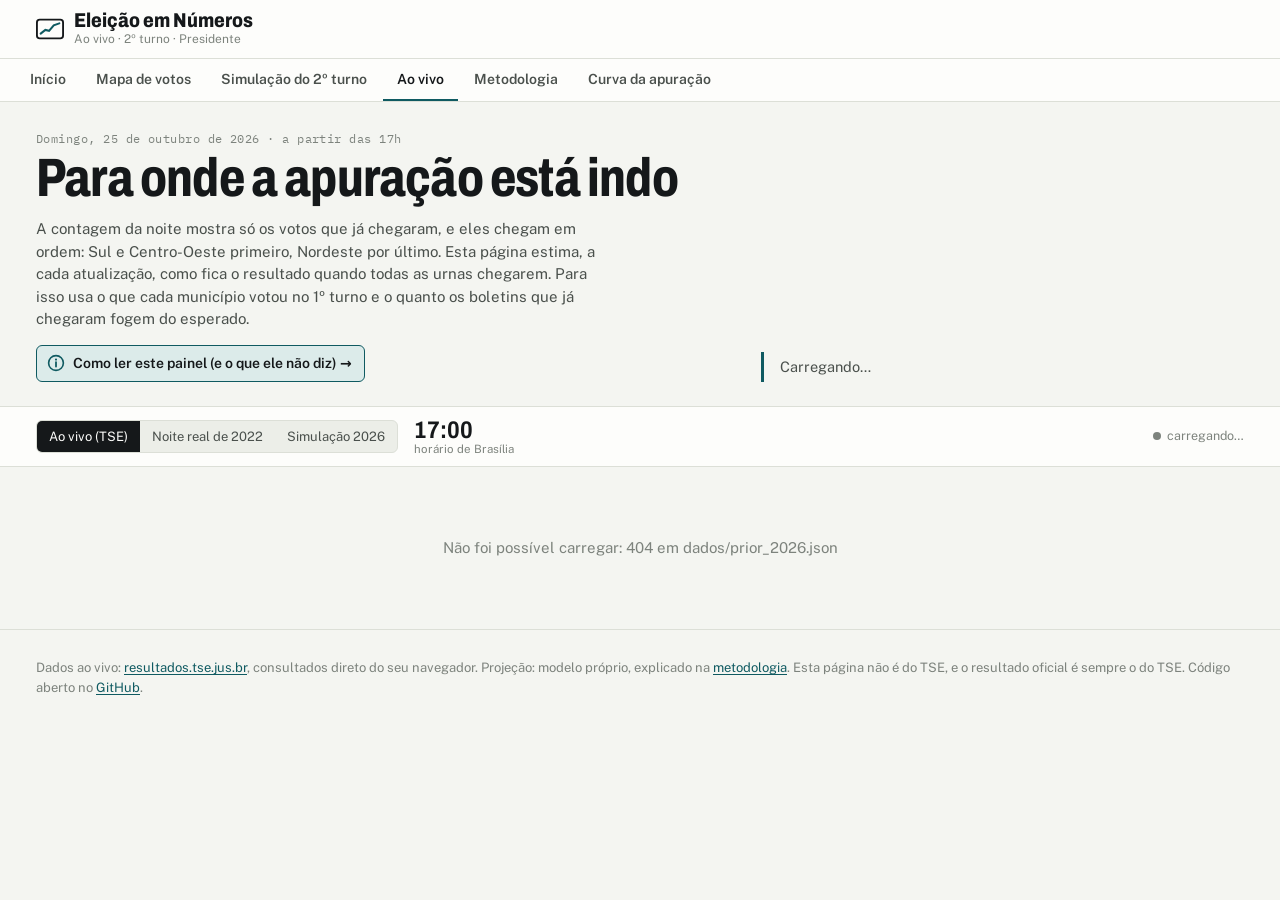
==== commit 6ea389b2: "Links para o código no GitHub em todas as páginas; relatório com links absolutos O PDF era gerado de" ====
--- a/site/ao-vivo/index.html
+++ b/site/ao-vivo/index.html
@@ -178,7 +178,7 @@
     <div><div class="brand-name"><a href="../">Eleição em Números</a></div><div class="brand-sub">Ao vivo · 2º turno · Presidente</div></div>
   </div>
 </div>
-<nav class="abas" aria-label="Páginas"><a href="../">Início</a><a href="../votos/">Mapa de votos</a><a href="../segundo-turno/">Simulação do 2º turno</a><a href="../ao-vivo/" aria-current="page">Ao vivo</a><a href="../metodologia/">Metodologia</a><a href="../apuracao/">Curva da apuração</a><a class="aba-externa" href="https://github.com/LuisFHartmann/eleicao-em-numeros" rel="noopener">Código ↗</a></nav></header>
+<nav class="abas" aria-label="Páginas"><a href="../">Início</a><a href="../votos/">Mapa de votos</a><a href="../segundo-turno/">Simulação do 2º turno</a><a href="../ao-vivo/" aria-current="page">Ao vivo</a><a href="../metodologia/">Metodologia</a><a href="../apuracao/">Curva da apuração</a></nav></header>
 
 <main>
   <section class="wrap lede">
@@ -209,7 +209,7 @@
   <div class="wrap" id="conteudo"><div class="loading">Carregando o modelo…</div></div>
 </main>
 
-<footer><div class="wrap">Dados ao vivo: <a href="https://resultados.tse.jus.br/oficial/app/index.html" target="_blank" rel="noopener">resultados.tse.jus.br</a>, consultados direto do seu navegador. Projeção: modelo próprio, explicado na <a href="../metodologia/">metodologia</a>. Esta página não é do TSE, e o resultado oficial é sempre o do TSE. Código no <a href="https://github.com/LuisFHartmann/eleicao-em-numeros" rel="noopener">GitHub</a>.</div></footer>
+<footer><div class="wrap">Dados ao vivo: <a href="https://resultados.tse.jus.br/oficial/app/index.html" target="_blank" rel="noopener">resultados.tse.jus.br</a>, consultados direto do seu navegador. Projeção: modelo próprio, explicado na <a href="../metodologia/">metodologia</a>. Esta página não é do TSE, e o resultado oficial é sempre o do TSE. Código aberto no <a href="https://github.com/LuisFHartmann/eleicao-em-numeros" rel="noopener">GitHub</a>.</div></footer>
 <div class="tip" id="tip" hidden></div>
 
 <script src="../vendor/d3-7.9.0.min.js"></script>
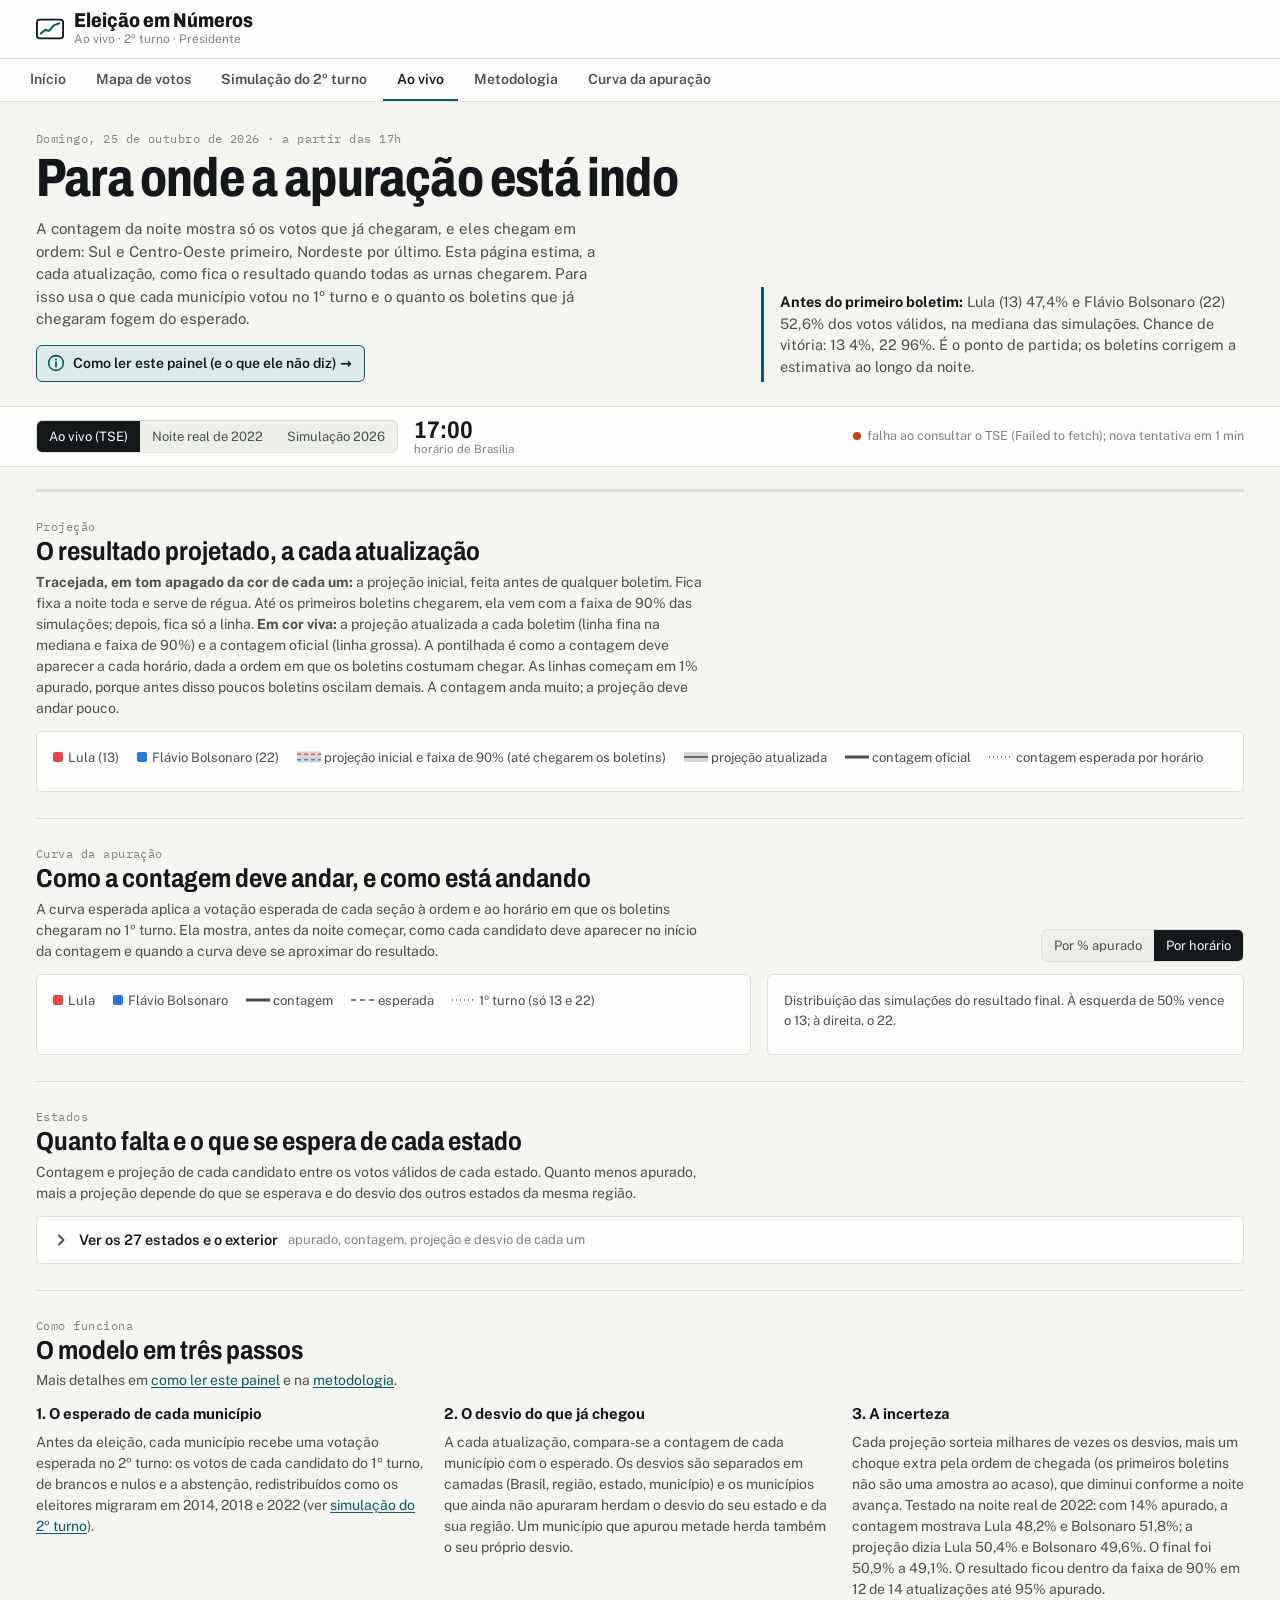
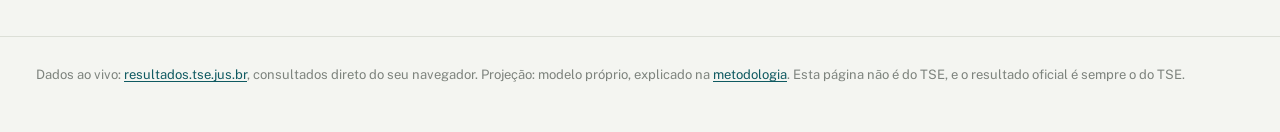
==== commit 7e560554: "Eleição em Números: site, pipeline e painel ao vivo do 2º turno Site estático com mapa de votos (1º " ====
--- a/site/ao-vivo/index.html
+++ b/site/ao-vivo/index.html
@@ -209,7 +209,7 @@
   <div class="wrap" id="conteudo"><div class="loading">Carregando o modelo…</div></div>
 </main>
 
-<footer><div class="wrap">Dados ao vivo: <a href="https://resultados.tse.jus.br/oficial/app/index.html" target="_blank" rel="noopener">resultados.tse.jus.br</a>, consultados direto do seu navegador. Projeção: modelo próprio, explicado na <a href="../metodologia/">metodologia</a>. Esta página não é do TSE, e o resultado oficial é sempre o do TSE. Código aberto no <a href="https://github.com/LuisFHartmann/eleicao-em-numeros" rel="noopener">GitHub</a>.</div></footer>
+<footer><div class="wrap">Dados ao vivo: <a href="https://resultados.tse.jus.br/oficial/app/index.html" target="_blank" rel="noopener">resultados.tse.jus.br</a>, consultados direto do seu navegador. Projeção: modelo próprio, explicado na <a href="../metodologia/">metodologia</a>. Esta página não é do TSE, e o resultado oficial é sempre o do TSE.</div></footer>
 <div class="tip" id="tip" hidden></div>
 
 <script src="../vendor/d3-7.9.0.min.js"></script>
--- a/site/comum.css
+++ b/site/comum.css
@@ -30,6 +30,3 @@
   .abas { -webkit-mask-image: linear-gradient(to right, #000 calc(100% - 28px), transparent); mask-image: linear-gradient(to right, #000 calc(100% - 28px), transparent); }
   .abas a { padding: 12px 12px 11px; }
 }
-
-/* Aba externa (código no GitHub): no fim da barra, em destaque discreto. */
-.abas a.aba-externa { margin-left: auto; color: var(--accent); }
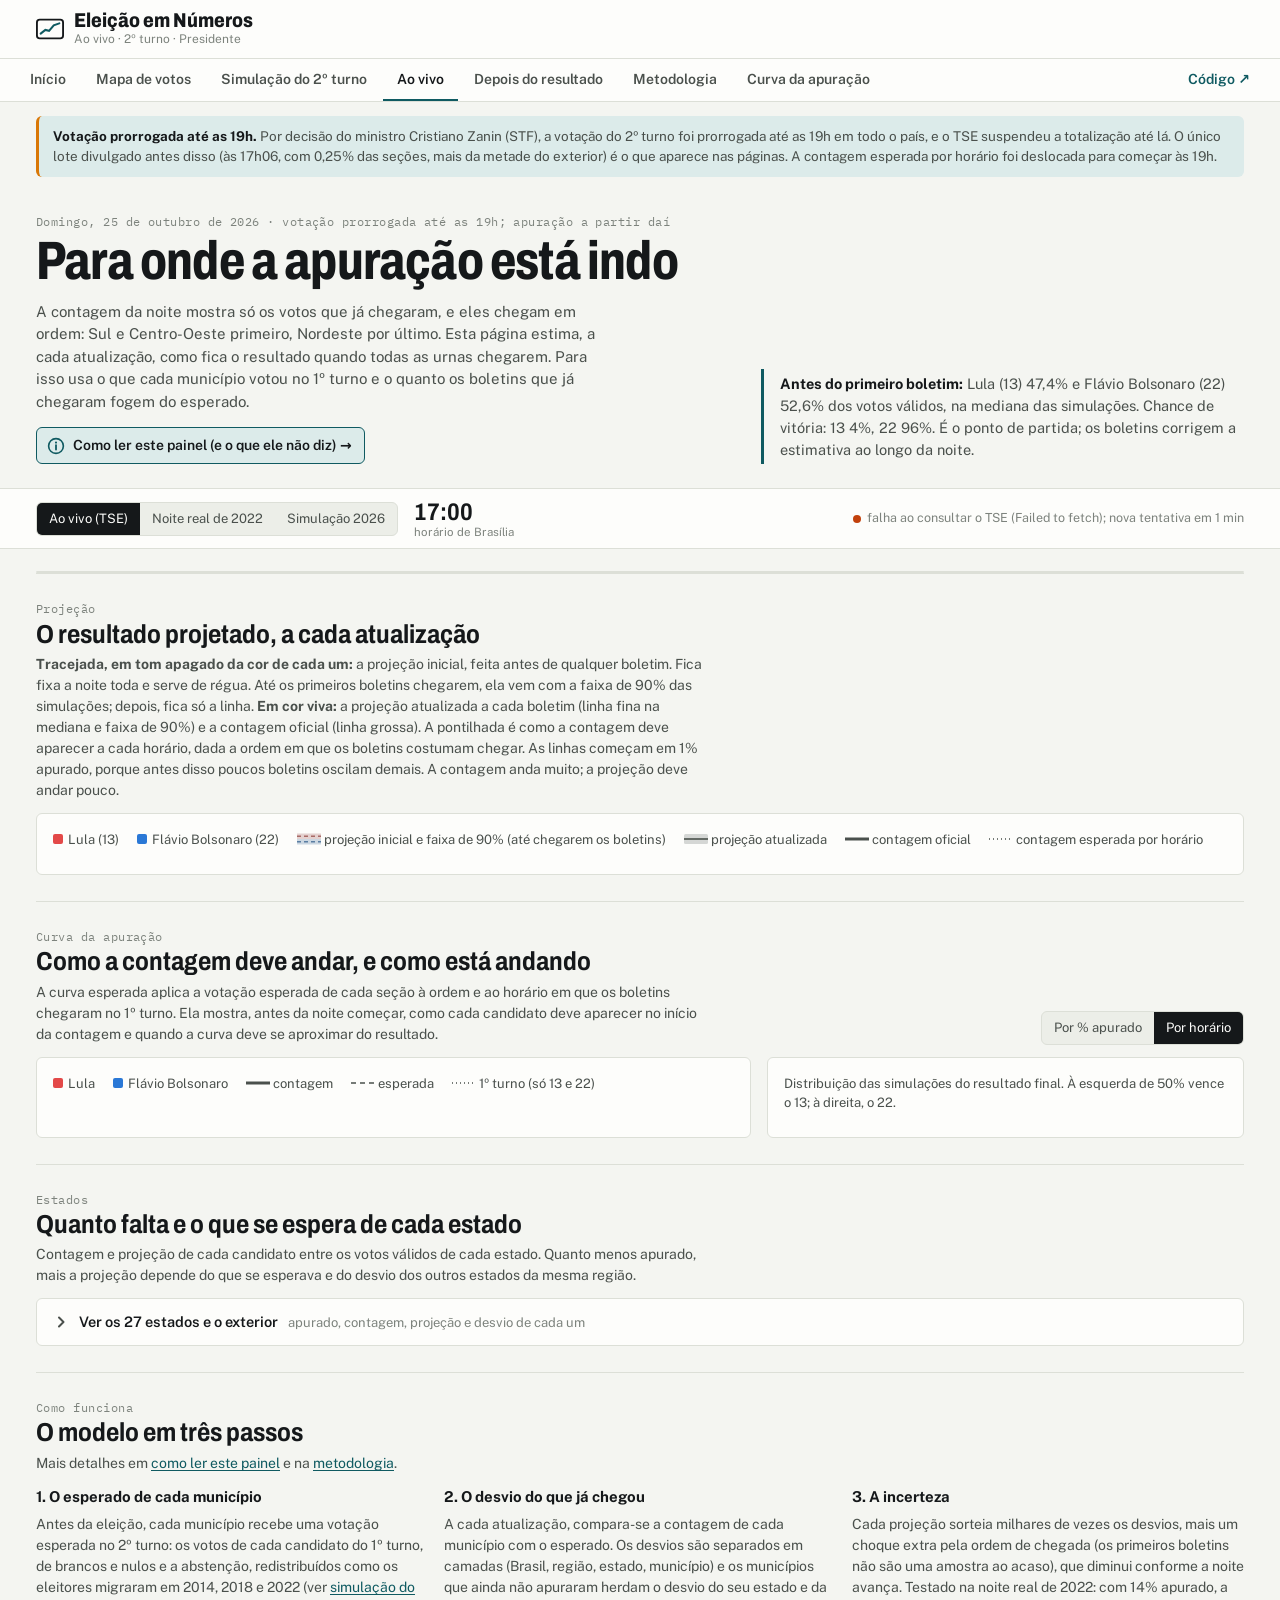
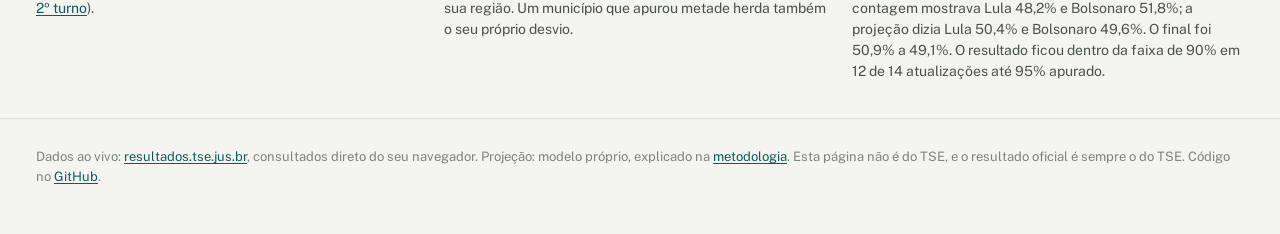
==== commit 241c49f9: "Noite do 2º turno e análise pós-resultado Noite da apuração (25/10): - coletor com limite de taxa, b" ====
--- a/site/ao-vivo/index.html
+++ b/site/ao-vivo/index.html
@@ -107,6 +107,7 @@
 details.recolhe[open] > summary { border-bottom-left-radius: 0; border-bottom-right-radius: 0; }
 details.recolhe > .panel { border-top: 0; border-top-left-radius: 0; border-top-right-radius: 0; }
 @media (prefers-reduced-motion: reduce) { details.recolhe > summary svg { transition: none; } }
+.atualizacao { font-size: 12.5px; color: var(--muted); margin: 8px 2px 0; }
 .duo { display: flex; gap: 2px; height: 8px; border-radius: 2px; overflow: hidden; background: var(--surface-2); margin-top: 8px; }
 .duo i { display: block; height: 100%; }
 section.block { padding-block: 26px; border-top: 1px solid var(--line); }
@@ -178,7 +179,8 @@
     <div><div class="brand-name"><a href="../">Eleição em Números</a></div><div class="brand-sub">Ao vivo · 2º turno · Presidente</div></div>
   </div>
 </div>
-<nav class="abas" aria-label="Páginas"><a href="../">Início</a><a href="../votos/">Mapa de votos</a><a href="../segundo-turno/">Simulação do 2º turno</a><a href="../ao-vivo/" aria-current="page">Ao vivo</a><a href="../metodologia/">Metodologia</a><a href="../apuracao/">Curva da apuração</a></nav></header>
+<nav class="abas" aria-label="Páginas"><a href="../">Início</a><a href="../votos/">Mapa de votos</a><a href="../segundo-turno/">Simulação do 2º turno</a><a href="../ao-vivo/" aria-current="page">Ao vivo</a><a href="../pos-resultado/">Depois do resultado</a><a href="../metodologia/">Metodologia</a><a href="../apuracao/">Curva da apuração</a><a class="aba-externa" href="https://github.com/LuisFHartmann/eleicao-em-numeros" rel="noopener">Código ↗</a></nav></header>
+<div class="avisos" data-pagina="ao-vivo"></div>
 
 <main>
   <section class="wrap lede">
@@ -209,7 +211,7 @@
   <div class="wrap" id="conteudo"><div class="loading">Carregando o modelo…</div></div>
 </main>
 
-<footer><div class="wrap">Dados ao vivo: <a href="https://resultados.tse.jus.br/oficial/app/index.html" target="_blank" rel="noopener">resultados.tse.jus.br</a>, consultados direto do seu navegador. Projeção: modelo próprio, explicado na <a href="../metodologia/">metodologia</a>. Esta página não é do TSE, e o resultado oficial é sempre o do TSE.</div></footer>
+<footer><div class="wrap">Dados ao vivo: <a href="https://resultados.tse.jus.br/oficial/app/index.html" target="_blank" rel="noopener">resultados.tse.jus.br</a>, consultados direto do seu navegador. Projeção: modelo próprio, explicado na <a href="../metodologia/">metodologia</a>. Esta página não é do TSE, e o resultado oficial é sempre o do TSE. Código no <a href="https://github.com/LuisFHartmann/eleicao-em-numeros" rel="noopener">GitHub</a>.</div></footer>
 <div class="tip" id="tip" hidden></div>
 
 <script src="../vendor/d3-7.9.0.min.js"></script>
@@ -282,6 +284,17 @@
   if (S.tocando) { clearInterval(S.tocando); S.tocando = null; }
   document.getElementById("play").innerHTML = ICON_PLAY;
 }
+// linha discreta abaixo do placar: quando foi a última atualização e de onde vieram os dados
+const horaBR = t => new Date(t).toLocaleTimeString("pt-BR", { hour: "2-digit", minute: "2-digit", timeZone: "America/Sao_Paulo" });
+function atualizacao(t, fonte, horaTSE) {
+  const el = document.getElementById("atualizacao");
+  if (!el) return;
+  el.hidden = S.fonte !== "vivo";
+  const p = S.proj, parcial = p?.contadosModelo != null && p.contados > 0 && p.contadosModelo < 0.95 * p.contados;
+  const lote = S.fonte === "vivo" && S.oficial?.hora ? ` · último lote divulgado pelo TSE às ${S.oficial.hora.slice(11, 16)}` : "";
+  el.textContent = `Atualizado às ${horaBR(t)} · fonte: ${fonte}${lote}` +
+    (parcial ? ` · contagem oficial do TSE; o detalhe por município, usado na projeção, já saiu para ${pct(p.contadosModelo / p.contados, 0)} dos votos contados (o TSE publica o total antes do detalhe)` : "");
+}
 function status(cls, txt) {
   const el = document.getElementById("status");
   el.querySelector("i").className = cls;
@@ -300,7 +313,7 @@
       const uf = u.cdabr.toLowerCase();
       const ab = await getFresh(`${TSE}/dados/${uf}/${uf}-${E6}-ab.json`);
       const muns = ab.abr.filter(x => x.tpabr === "mun" && num(x.s?.st) > 0 && vistoMun[uf + x.cdabr] !== `${x.s.st}|${x.dt}|${x.ht}`);
-      await emLotes(muns, 24, async x => {
+      await emLotes(muns, 6, async x => {
         const d = await getFresh(`${TSE}/dados/${uf}/${uf}${x.cdabr}-c0001-${E6}-u.json`);
         lerMunicipio(uf, x.cdabr, d);
         vistoMun[uf + x.cdabr] = `${x.s.st}|${x.dt}|${x.ht}`;
@@ -310,10 +323,16 @@
       vistoUF[u.cdabr] = `${u.s.st}|${u.dt}|${u.ht}`;
     }
     const tot = br.abr.find(x => x.tpabr === "br" || x.cdabr === "br");
+    try {
+      const u = await getFresh(`${TSE}/dados/br/br-c0001-${E6}-u.json`);
+      const cs = Object.fromEntries((u.carg?.[0]?.agr ?? []).flatMap(a => a.par.flatMap(p => p.cand)).map(c => [c.n, num(c.vap)]));
+      S.oficial = { a: cs[S.prior.rotulos.a] ?? 0, b: cs[S.prior.rotulos.b] ?? 0, apurado: num(u.s?.pst) / 100 };
+    } catch { /* sem o total nacional, a contagem sai da soma dos municípios */ }
     const apuradoTSE = tot ? num(tot.s?.pst) / 100 : null;
     // também na 1ª consulta (S.proj vazio), para a página nunca ficar sem desenho quando há histórico salvo
     if (baixados || !S.hist.length || !S.proj) registrar(new Date(), apuradoTSE);
     status("ok", `TSE · ${tot?.ht || "sem dados ainda"} · ${baixados} municípios novos`);
+    atualizacao(Date.now(), "TSE, consultado direto do seu navegador a cada 1 min", tot?.ht);
     if (!S.hist.length || apuradoTSE === 0) document.getElementById("resposta").innerHTML = textoAntes();
   } catch (e) {
     status("erro", `falha ao consultar o TSE (${e.message}); nova tentativa em 1 min`);
@@ -327,11 +346,14 @@
     let d = null;
     for (const u of [`/vivo/${ELE}.json`, `dados/vivo_${ELE}.json`]) { try { d = await getFresh(u); break; } catch { /* tenta o próximo */ } }
     if (!d) return false;
-    if (Date.now() - Date.parse(d.atualizado) > 10 * 60000) return false;
+    // velho demais: mais de 10 min, ou 2,5 intervalos do coletor (antes das 17h ele consulta a cada 10 min)
+    if (Date.now() - Date.parse(d.atualizado) > Math.max(10 * 60000, 2.5 * (d.intervalo ?? 60) * 1000)) return false;
     ["st", "est", "a", "b"].forEach(k => S.obs[k] = Float64Array.from(d.obs[k]));
+    S.oficial = d.oficial ?? null;
     S.hist = limparHist(d.hist).filter(h => h.t < Date.parse(d.atualizado) - 1000);
     registrar(new Date(d.atualizado), d.apurado);
-    status("ok", `coletor · TSE ${d.horaTSE ?? ""}`);
+    status("ok", `coletor · último lote do TSE ${d.oficial?.hora?.slice(11, 16) ?? ""}`);
+    atualizacao(d.atualizado, `alimentador do projeto, que consulta o TSE a cada ${Math.round((d.intervalo ?? 60) / 60)} min`, d.horaTSE);
     return true;
   } catch { return false; }
 }
@@ -379,6 +401,11 @@
 function registrar(t, apuradoTSE, sims = 2000, k = null) {
   let p = Modelo.projetar(S.P, S.obs, { sims, semente: 11 + (k ?? S.hist.length) });
   if (!p.contados) p = S.inicial;  // nada contado ainda: a mesma projeção inicial do texto de abertura
+  const of = S.fonte === "vivo" ? S.oficial : null;
+  if (of && of.a + of.b > 0) {
+    // contagem e % apurado oficiais (total nacional do TSE); a projeção continua usando o detalhe por município
+    p = { ...p, atual: of.b / (of.a + of.b), apurado: of.apurado, contados: of.a + of.b, contadosModelo: p.contados ?? 0 };
+  }
   S.proj = p;
   if (!p.contados) { pintar(t); return; }  // antes do 1º boletim (ao vivo ou antes do play): só a base esperada
   const ponto = { t: +t, apurado: apuradoTSE ?? p.apurado, atual: p.atual, mediana: p.mediana, q05: p.q05, q95: p.q95, q25: p.q25, q75: p.q75, pB: p.pB };
@@ -401,14 +428,15 @@
 }
 function montar() {
   const [A, B] = CANDS();
-  document.getElementById("eyebrow").textContent = S.fonte === "replay_2022" ? "Domingo, 30 de outubro de 2022 · noite real, para testar o modelo" : S.fonte === "sim_2026" ? "Simulação · uma noite possível de 25 de outubro de 2026" : "Domingo, 25 de outubro de 2026 · a partir das 17h";
+  document.getElementById("eyebrow").textContent = S.fonte === "replay_2022" ? "Domingo, 30 de outubro de 2022 · noite real, para testar o modelo" : S.fonte === "sim_2026" ? "Simulação · uma noite possível de 25 de outubro de 2026" : "Domingo, 25 de outubro de 2026 · votação prorrogada até as 19h; apuração a partir daí";
   document.getElementById("resposta").innerHTML = textoAntes();
   const aviso = S.fonte === "vivo" ? "" : S.fonte === "sim_2026"
     ? `<b>Simulação, não é a apuração real.</b> Uma noite inventada para ver o painel funcionando. Os votos de cada seção saem do 1º turno de 2026 redistribuídos como os eleitores migraram em 2014, 2018 e 2022 (o mesmo cálculo da <a href="../segundo-turno/">simulação do 2º turno</a>), mais erros sorteados por região, estado, município e seção. O resultado final fica no centro do que o modelo espera hoje, e os boletins chegam na hora em que chegaram no 1º turno. Na noite de 25/10 o painel troca sozinho para os dados do TSE.`
     : `<b>Teste com a noite real de 2022.</b> Boletins reais, na hora em que chegaram. O modelo só sabe o que se sabia antes daquela eleição: o 1º turno de 2022 e a migração de votos de 2014 e 2018. É daí que vem a <b>projeção inicial</b> (o esperado antes do primeiro boletim): ${esc(A.nome)} ${pct(1 - S.inicial.mediana)} e ${esc(B.nome)} ${pct(S.inicial.mediana)}. O resultado real foi ${pct(1 - S.replay.final.b)} e ${pct(S.replay.final.b)}; a diferença é o que os boletins precisam corrigir ao longo da noite. A largura da faixa foi calibrada nesta mesma noite (<a href="como-ler/#testes">por que isso importa</a>).`;
   document.getElementById("conteudo").innerHTML = `
-    ${S.fonte !== "vivo" ? `<p class="aviso">${aviso} Aperte o play.</p>` : ""}
+    ${aviso ? `<p class="aviso">${aviso}${S.fonte !== "vivo" ? " Aperte o play." : ""}</p>` : ""}
     <div class="placar" id="placar"></div>
+    <p class="atualizacao" id="atualizacao" hidden></p>
     <section class="block">
       <div class="block-head"><div><div class="eyebrow">Projeção</div><h2>O resultado projetado, a cada atualização</h2>
         <p><b>Tracejada, em tom apagado da cor de cada um:</b> a projeção inicial, feita antes de qualquer boletim. Fica fixa a noite toda e serve de régua. Até os primeiros boletins chegarem, ela vem com a faixa de 90% das simulações; depois, fica só a linha. <b>Em cor viva:</b> a projeção atualizada a cada boletim (linha fina na mediana e faixa de 90%) e a contagem oficial (linha grossa). A pontilhada é como a contagem deve aparecer a cada horário, dada a ordem em que os boletins costumam chegar. As linhas começam em 1% apurado, porque antes disso poucos boletins oscilam demais. A contagem anda muito; a projeção deve andar pouco.</p></div></div>
@@ -452,9 +480,11 @@
 }
 // início da noite em exibição e instante em que a curva esperada chega a ~100% apurado
 const inicioNoite = () => S.replay ? +horaReplay(0) : Date.parse("2026-10-25T17:00:00-03:00");
+// início da contagem esperada: a votação de 25/10 foi prorrogada até as 19h (STF), e a totalização só recomeça depois
+const inicioEsperado = () => S.replay ? +horaReplay(0) : ELE === "6258" ? Date.parse("2026-10-25T19:00:00-03:00") : Date.parse(INICIO_VIVO);
 const fimCurva = c => { const f = c.q.findIndex(v => v >= 0.997); return f < 0 ? c.b.length : f + 1; };
 const MIN_APURADO = 0.01; // abaixo disso a contagem é feita de poucos boletins e oscila demais para o gráfico
-const fimEsperado = () => { const c = S.prior.curvaEsperadaHora; return inicioNoite() + fimCurva(c) * c.passoMin * 60000; };
+const fimEsperado = () => { const c = S.prior.curvaEsperadaHora; return inicioEsperado() + fimCurva(c) * c.passoMin * 60000; };
 // há contagem a partir de 1% apurado? Até lá, a projeção inicial aparece com a faixa de 90%; depois, só a linha
 const temDados = () => S.hist.some(h => h.atual != null && h.apurado >= MIN_APURADO);
 // tom apagado de cada candidato para a projeção inicial (o cinza de referência puxado para a cor dele)
@@ -494,8 +524,11 @@
 
 function eixoY(g, y, iw) { y.ticks(6).forEach(v => { g.append("line").attr("class", "gridline").attr("x1", 0).attr("x2", iw).attr("y1", y(v)).attr("y2", y(v)); g.append("text").attr("x", -8).attr("y", y(v)).attr("dy", "0.32em").attr("text-anchor", "end").text(pct(v, 0)); }); }
 function linha50(g, y, iw) { g.append("line").attr("x1", 0).attr("x2", iw).attr("y1", y(.5)).attr("y2", y(.5)).attr("stroke", css("--ink")).attr("stroke-dasharray", "2 3").attr("opacity", .55); }
-// eixo simétrico em torno de 50%: os dois candidatos são espelho um do outro
-const escalaSim = (vals, ih, minimo = .05) => { const h = Math.max(minimo, d3.max(vals, v => Math.abs(v - .5)) + .01); return d3.scaleLinear().domain([.5 - h, .5 + h]).range([ih, 0]).clamp(true); };
+// eixo fixo e simétrico em torno de 50% (46% a 54%): os dois candidatos são espelho um do outro; o que passa
+// disso (o começo da noite, com poucos boletins) fica preso à borda
+const escalaSim = (ih, h = .04) => d3.scaleLinear().domain([.5 - h, .5 + h]).range([ih, 0]).clamp(true);
+// linhas não são presas à borda: o trecho fora do eixo simplesmente não é desenhado
+const noEixo = (y, v) => v != null && v >= y.domain()[0] && v <= y.domain()[1];
 // Um bloco de rótulo por candidato, preso à linha da projeção: o candidato de cima cresce para cima e o de baixo
 // para baixo, então os blocos nunca se sobrepõem, mesmo quando os dois estão a décimos de 50%.
 function rotulosDireita(g, itens, iw) { // itens: [{y, titulo, sub: texto ou [texto, ...], cor}]
@@ -516,10 +549,10 @@
   // a noite inteira desde o início: antes do 1º boletim o gráfico já mostra o que o modelo espera
   const ini = inicioNoite(), ch = S.prior.curvaEsperadaHora, p0 = S.inicial;
   const x = d3.scaleTime().domain([ini, Math.max(fimEsperado(), (H0.at(-1)?.t ?? ini) + 600e3)]).range([0, iw]);
-  const esperada = ch.b.slice(0, fimCurva(ch)).map((v, i) => [ini + i * ch.passoMin * 60000, v]).filter((_, i) => ch.q[i] >= MIN_APURADO);
+  const esperada = ch.b.slice(0, fimCurva(ch)).map((v, i) => [inicioEsperado() + i * ch.passoMin * 60000, v]).filter((_, i) => ch.q[i] >= MIN_APURADO);
   const comCont = H0.filter(h => h.atual != null && h.apurado >= MIN_APURADO);
   const faixaIni = !comCont.length; // a faixa da projeção inicial só até haver contagem a partir de 1% apurado
-  const y = escalaSim(H0.flatMap(h => [h.q05, h.q95]).concat(comCont.map(h => h.atual), faixaIni ? [p0.mediana, p0.q05, p0.q95] : [p0.mediana], esperada.map(d => d[1])).filter(v => v != null), ih);
+  const y = escalaSim(ih);
   const svg = d3.create("svg").attr("viewBox", `0 0 ${W} ${H}`).attr("role", "img").attr("aria-label", "Projeção do resultado de cada candidato ao longo da noite");
   const g = svg.append("g").attr("transform", `translate(${ml},${mt})`);
   eixoY(g, y, iw); linha50(g, y, iw);
@@ -544,7 +577,7 @@
   // 2) contagem esperada a cada horário e, durante a noite, a projeção atualizada e a contagem, nas cores dos candidatos
   for (const c of CANDS()) {
     const cor = css(corN(c.n)), f = v => fatia(c.lado, v);
-    g.append("path").attr("d", d3.line().x(d => x(d[0])).y(d => y(f(d[1]))).curve(d3.curveMonotoneX)(esperada)).attr("fill", "none").attr("stroke", cor).attr("stroke-width", 1.6).attr("stroke-dasharray", "1 3").attr("opacity", .7);
+    g.append("path").attr("d", d3.line().defined(d => noEixo(y, f(d[1]))).x(d => x(d[0])).y(d => y(f(d[1]))).curve(d3.curveMonotoneX)(esperada)).attr("fill", "none").attr("stroke", cor).attr("stroke-width", 1.6).attr("stroke-dasharray", "1 3").attr("opacity", .7);
     const subIni = { t: `projeção inicial ${pct(f(p0.mediana))}`, cor: `var(${corIni(c.n)})` };
     if (!H0.length) {
       rot.push({ y: y(f(p0.mediana)), titulo: `${c.n} · ${pct(f(p0.mediana))}`, sub: [{ t: "projeção inicial", cor: subIni.cor }, `faixa ${pct(Math.min(f(p0.q05), f(p0.q95)))}–${pct(Math.max(f(p0.q05), f(p0.q95)))}`], cor });
@@ -552,8 +585,8 @@
     }
     const area = (a, b, op) => g.append("path").attr("d", d3.area().x(h => x(h.t)).y0(h => y(f(h[a]))).y1(h => y(f(h[b]))).curve(d3.curveMonotoneX)(H0)).attr("fill", cor).attr("opacity", op);
     area("q05", "q95", .17);
-    g.append("path").attr("d", d3.line().x(h => x(h.t)).y(h => y(f(h.mediana))).curve(d3.curveMonotoneX)(H0)).attr("fill", "none").attr("stroke", cor).attr("stroke-width", 1.8);
-    g.append("path").attr("d", d3.line().x(h => x(h.t)).y(h => y(f(h.atual))).curve(d3.curveMonotoneX)(comCont)).attr("fill", "none").attr("stroke", cor).attr("stroke-width", 3).attr("opacity", .9);
+    g.append("path").attr("d", d3.line().defined(h => noEixo(y, f(h.mediana))).x(h => x(h.t)).y(h => y(f(h.mediana))).curve(d3.curveMonotoneX)(H0)).attr("fill", "none").attr("stroke", cor).attr("stroke-width", 1.8);
+    g.append("path").attr("d", d3.line().defined(h => noEixo(y, f(h.atual))).x(h => x(h.t)).y(h => y(f(h.atual))).curve(d3.curveMonotoneX)(comCont)).attr("fill", "none").attr("stroke", cor).attr("stroke-width", 3).attr("opacity", .9);
     const u = H0.at(-1);
     const temCont = u.atual != null && u.apurado >= MIN_APURADO;
     rot.push({ y: y(f(u.mediana)), titulo: `${c.n} · ${pct(f(u.mediana))} agora`, sub: [subIni].concat(temCont ? [`contagem ${pct(f(u.atual))}`] : []), cor });
@@ -585,12 +618,12 @@
   const ml = 44, mr = 16, mt = 10, mb = 36, iw = W - ml - mr, ih = H - mt - mb;
   // séries como pontos [x, fatia de B]; no eixo de horário, x é a hora da noite em exibição
   const base = S.replay ? new Date(S.replay.inicio) : new Date("2026-10-25T17:00:00-03:00");
-  const hora = (c, i) => +base + i * c.passoMin * 60000;
+  const hora = (c, i) => inicioEsperado() + i * c.passoMin * 60000;
   const serie = (c, ch) => porHora && ch ? ch.b.slice(0, fimCurva(ch)).map((v, i) => [hora(ch, i), v]).filter((_, i) => ch.q[i] >= MIN_APURADO) : c.q.map((q, i) => [q, c.b[i]]).filter(d => d[0] >= MIN_APURADO);
   const esperada = serie(pr.curvaEsperada, pr.curvaEsperadaHora), t1 = pr.curva1T ? serie(pr.curva1T, pr.curva1THora) : null;
   const real = S.hist.filter(h => h.atual != null && h.apurado >= MIN_APURADO).map(h => [porHora ? h.t : h.apurado, h.atual]);
   const x = porHora ? d3.scaleTime().domain([+base, Math.max(d3.max(esperada, d => d[0]), d3.max(real, d => d[0]) ?? 0)]).range([0, iw]) : d3.scaleLinear().domain([0, 1]).range([0, iw]);
-  const y = escalaSim([...esperada, ...(t1 ?? []), ...real].map(d => d[1]), ih, .06);
+  const y = escalaSim(ih);
   const svg = d3.create("svg").attr("viewBox", `0 0 ${W} ${H}`).attr("role", "img").attr("aria-label", "Curva esperada e curva real da apuração, para os dois candidatos");
   const g = svg.append("g").attr("transform", `translate(${ml},${mt})`);
   eixoY(g, y, iw); linha50(g, y, iw);
@@ -598,7 +631,7 @@
   if (porHora) { x.ticks(iw < 420 ? 4 : 6).forEach(t => g.append("text").attr("x", x(t)).attr("y", ih + 18).attr("text-anchor", "middle").text(d3.timeFormat("%Hh%M")(t).replace("h00", "h"))); g.append("text").attr("x", iw).attr("y", ih + 32).attr("text-anchor", "end").text("horário de Brasília"); }
   else { [0, .25, .5, .75, 1].forEach(t => g.append("text").attr("x", x(t)).attr("y", ih + 18).attr("text-anchor", "middle").text(pct(t, 0))); g.append("text").attr("x", iw).attr("y", ih + 32).attr("text-anchor", "end").text("das seções apuradas"); }
   for (const c of CANDS()) {
-    const cor = css(corN(c.n)), ln = (pts, w, dash, op = 1) => g.append("path").attr("d", d3.line().x(d => x(d[0])).y(d => y(fatia(c.lado, d[1]))).curve(d3.curveMonotoneX)(pts)).attr("fill", "none").attr("stroke", cor).attr("stroke-width", w).attr("stroke-dasharray", dash).attr("opacity", op);
+    const cor = css(corN(c.n)), ln = (pts, w, dash, op = 1) => g.append("path").attr("d", d3.line().defined(d => noEixo(y, fatia(c.lado, d[1]))).x(d => x(d[0])).y(d => y(fatia(c.lado, d[1]))).curve(d3.curveMonotoneX)(pts)).attr("fill", "none").attr("stroke", cor).attr("stroke-width", w).attr("stroke-dasharray", dash).attr("opacity", op);
     if (t1) ln(t1, 1.6, "1 3", .7);
     ln(esperada, 1.6, "5 4", .75);
     if (real.length) ln(real, 3, null);
@@ -663,15 +696,15 @@
   document.getElementById("tempo").addEventListener("input", e => { if (S.replay) atualizarReplay(+e.target.value, true); });
   document.getElementById("vel").addEventListener("change", () => { if (S.tocando) { alternarPlay(); alternarPlay(); } });
   document.querySelectorAll("#fonte button").forEach(b => b.addEventListener("click", () => usarFonte(b.dataset.fonte)));
-  // ao vivo a partir das 17h de 25/10/2026 (ou com ?fonte=vivo); antes disso, a simulação
+  // padrão: ao vivo; ?fonte=replay_2022 ou ?fonte=sim_2026 abrem os ensaios
   const pedida = new URLSearchParams(location.search).get("fonte");
-  const noite = Date.now() >= Date.parse("2026-10-25T17:00:00-03:00");
-  await usarFonte(pedida || (noite ? "vivo" : "sim_2026"));
+  await usarFonte(pedida || "vivo");  // padrão: ao vivo (antes da apuração mostra a base esperada)
 }
 let tRes, larg = innerWidth;
 addEventListener("resize", () => { clearTimeout(tRes); tRes = setTimeout(() => { if (S.proj && Math.abs(innerWidth - larg) > 20) { larg = innerWidth; pintar(S.hist.at(-1)?.t ?? Date.now()); } }, 200); });
 matchMedia("(prefers-color-scheme: dark)").addEventListener("change", () => S.proj && pintar(S.hist.at(-1)?.t ?? Date.now()));
 iniciar().catch(e => { document.getElementById("conteudo").innerHTML = `<div class="loading">Não foi possível carregar: ${esc(e.message)}</div>`; });
 </script>
+<script src="../avisos.js"></script>
 </body>
 </html>
--- a/site/comum.css
+++ b/site/comum.css
@@ -30,3 +30,13 @@
   .abas { -webkit-mask-image: linear-gradient(to right, #000 calc(100% - 28px), transparent); mask-image: linear-gradient(to right, #000 calc(100% - 28px), transparent); }
   .abas a { padding: 12px 12px 11px; }
 }
+
+/* Aba externa (código no GitHub): no fim da barra, em destaque discreto. */
+.abas a.aba-externa { margin-left: auto; color: var(--accent); }
+
+/* Avisos dinâmicos (site/avisos.js) */
+.avisos:empty { display: none; }
+.avisos { max-width: 1240px; margin: 14px auto 0; padding-left: max(16px, env(safe-area-inset-left, 0px)); padding-right: max(16px, env(safe-area-inset-right, 0px)); }
+.aviso-dinamico { margin: 0 0 8px; padding: 10px 14px; border-radius: 6px; font-size: 13.5px; line-height: 1.5; color: var(--ink-2); background: var(--accent-soft); border-left: 3px solid var(--accent); }
+.aviso-dinamico.alerta { border-left-color: #d97706; }
+.aviso-dinamico b { color: var(--ink); }
